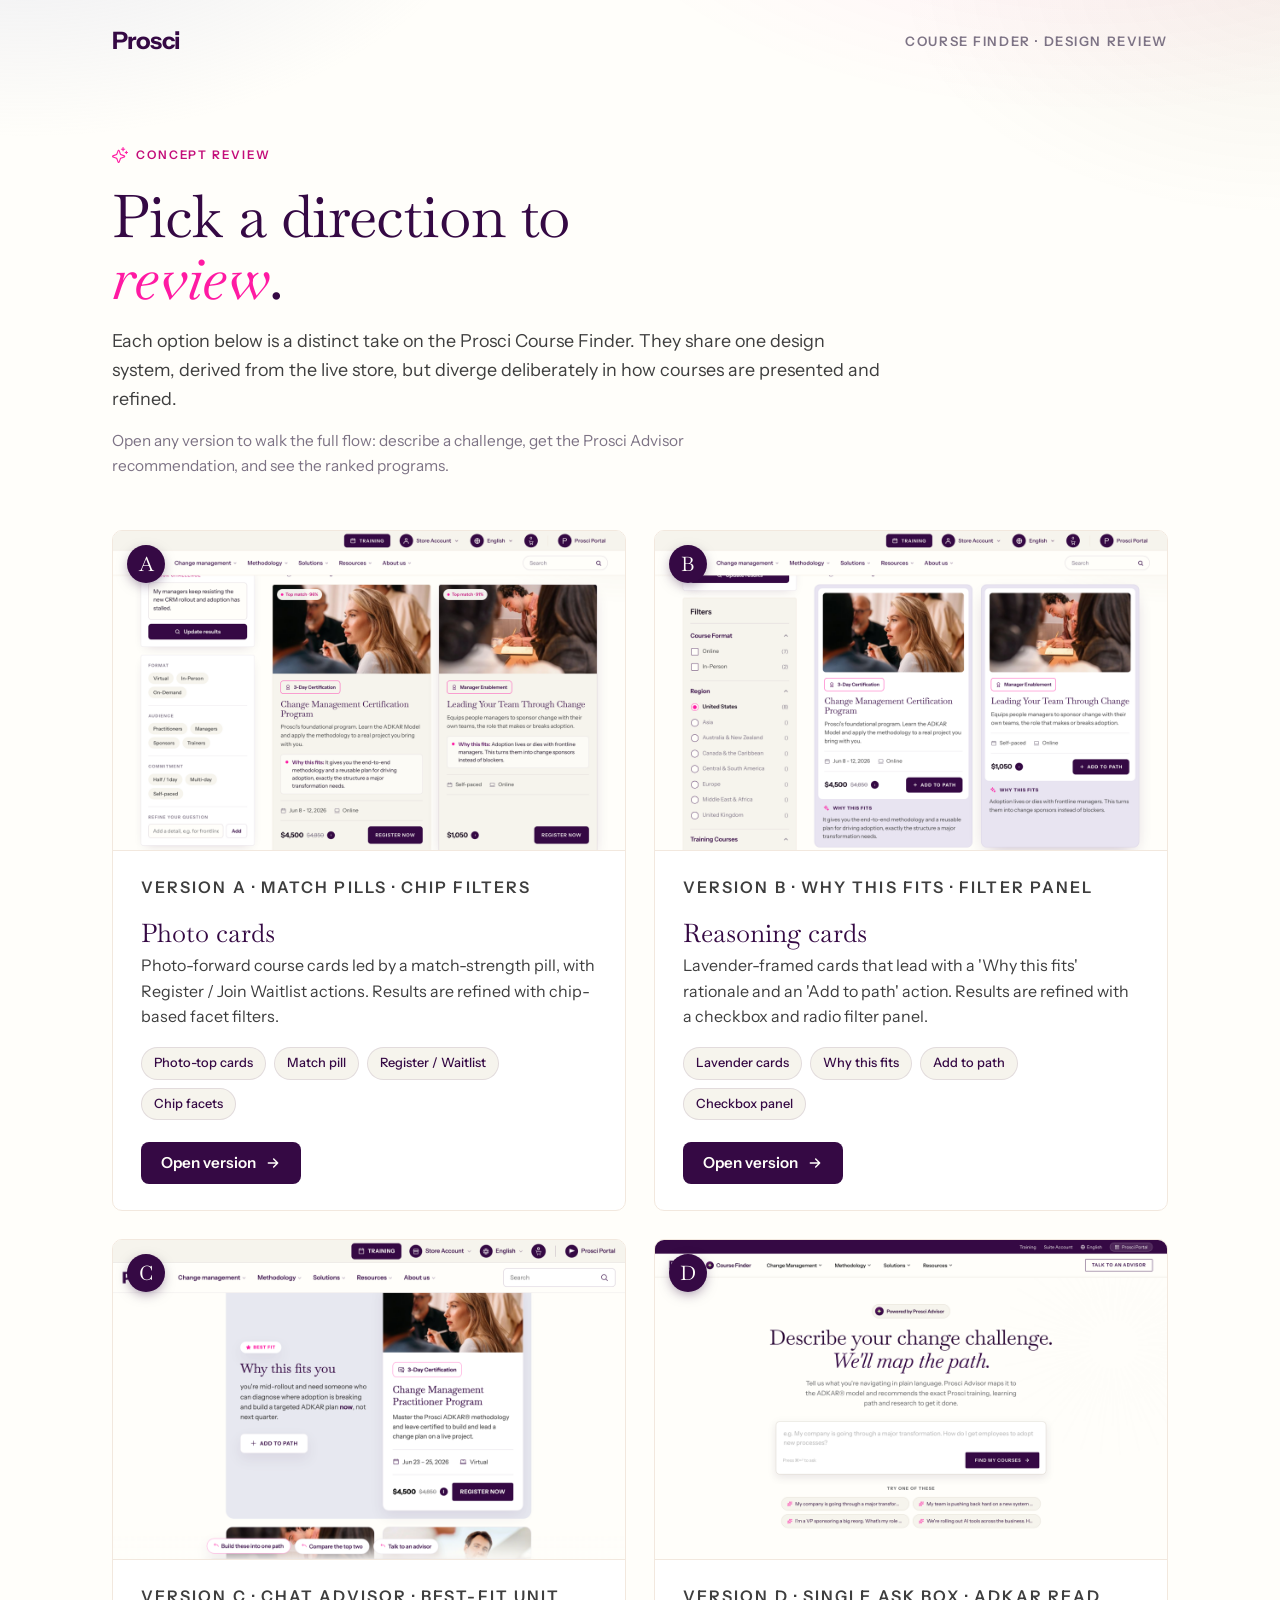
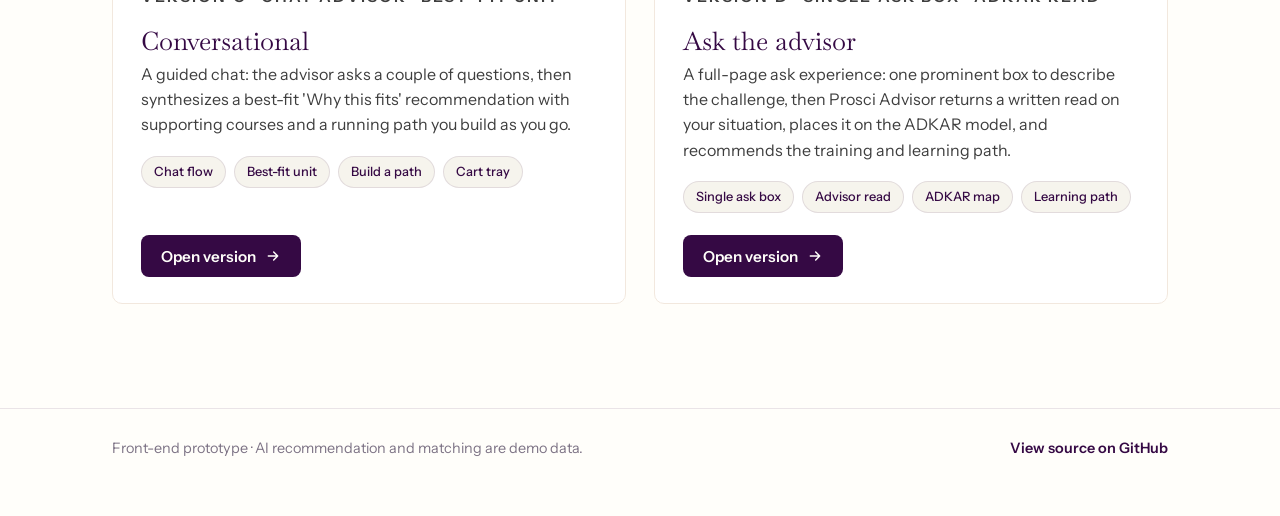
==== index.html @ 75f248fe "Add version-d (full-page Ask Prosci Advisor) to the review set Adds the self-contained bundled "ask " ====
<!DOCTYPE html>
<html lang="en">
<head>
<meta charset="UTF-8" />
<meta name="viewport" content="width=device-width, initial-scale=1.0" />
<title>Prosci Course Finder — Design Review</title>
<meta name="description" content="Concept directions for the Prosci Course Finder. One shared design system, several distinct designs." />
<link rel="preconnect" href="https://fonts.googleapis.com" />
<link rel="preconnect" href="https://fonts.gstatic.com" crossorigin />
<link href="https://fonts.googleapis.com/css2?family=Baskervville:ital@0;1&family=Instrument+Sans:ital,wght@0,400;0,500;0,600;0,700;1,400&display=swap" rel="stylesheet" />
<style>
  :root {
    --damson: #350944;
    --damson-deep: #26063a;
    --purple: #5c1761;
    --pink: #ff1aa3;
    --pink-ink: #c30d79;
    --lilac: #b5bbdb;
    --gold: #836434;
    --white: #fffefa;
    --linen: #f6f4ed;
    --sand: #f2e8de;
    --paper: #ffffff;
    --ink: #1a0d1f;
    --ink-2: #3e3e3e;
    --muted: #7d7385;
    --line: rgba(53, 9, 68, 0.10);
    --line-strong: rgba(53, 9, 68, 0.16);
    --serif: "Baskervville", Cambria, Georgia, serif;
    --sans: "Instrument Sans", Arial, ui-sans-serif, system-ui, sans-serif;
    --r-card: 10px;
    --r-input: 8px;
    --r-pill: 999px;
    --shadow-card: 0 10px 30px -16px rgba(53, 9, 68, 0.22);
    --shadow-lift: 0 26px 60px -24px rgba(53, 9, 68, 0.34);
    --shadow-ring: 0 0 0 4px rgba(255, 26, 163, 0.16);
    --ease: cubic-bezier(0.22, 1, 0.36, 1);
  }
  *, *::before, *::after { box-sizing: border-box; }
  [hidden] { display: none !important; }
  html { -webkit-text-size-adjust: 100%; }
  body {
    margin: 0; font-family: var(--sans); font-size: 16px; line-height: 1.6;
    color: var(--ink-2); background: var(--white);
    -webkit-font-smoothing: antialiased; text-rendering: optimizeLegibility; min-height: 100vh;
  }
  body::before {
    content: ""; position: fixed; inset: -20% -10% auto -10%; height: 640px;
    background:
      radial-gradient(58% 70% at 80% 4%, rgba(255, 26, 163, 0.08), transparent 60%),
      radial-gradient(52% 80% at 10% 0%, rgba(181, 187, 219, 0.34), transparent 62%),
      radial-gradient(42% 60% at 92% 26%, rgba(131, 100, 52, 0.07), transparent 60%);
    z-index: -1; pointer-events: none;
  }
  a { color: var(--damson); text-decoration: none; }
  ::selection { background: rgba(255, 26, 163, 0.18); }
  :focus-visible { outline: none; box-shadow: var(--shadow-ring); border-radius: var(--r-input); }

  .wrap { max-width: 1120px; margin: 0 auto; padding: 0 clamp(20px, 4vw, 32px); }

  /* Masthead */
  .top { padding: 22px 0; }
  .top .wrap { display: flex; align-items: center; justify-content: space-between; gap: 16px; }
  .logo { font-family: var(--sans); font-weight: 700; font-size: 1.5rem; letter-spacing: -0.035em; color: var(--damson); }
  .top .tag { font-size: 0.82rem; font-weight: 600; letter-spacing: 0.12em; text-transform: uppercase; color: var(--muted); }

  /* Hero */
  .hero { padding: clamp(36px, 7vh, 72px) 0 clamp(28px, 4vw, 44px); }
  .eyebrow {
    display: inline-flex; align-items: center; gap: 8px;
    font-size: 0.74rem; font-weight: 600; letter-spacing: 0.16em; text-transform: uppercase;
    color: var(--pink-ink); margin-bottom: 20px;
  }
  .eyebrow svg { width: 16px; height: 16px; }
  .hero h1 {
    font-family: var(--serif); font-weight: 400; color: var(--damson);
    font-size: clamp(2.4rem, 5vw, 3.7rem); line-height: 1.05; letter-spacing: -0.015em;
    margin: 0 0 18px; max-width: 18ch;
  }
  .hero h1 em { font-style: italic; color: var(--pink); }
  .hero p { font-size: 1.12rem; line-height: 1.6; color: var(--ink-2); margin: 0; max-width: 64ch; }
  .hero .note { margin-top: 16px; font-size: 0.96rem; color: var(--muted); max-width: 64ch; }

  /* Version grid */
  .versions { padding: 8px 0 clamp(56px, 9vw, 104px); }
  .grid { display: grid; grid-template-columns: repeat(auto-fit, minmax(360px, 1fr)); gap: 28px; }
  .card {
    position: relative;
    display: flex; flex-direction: column; background: var(--paper);
    border: 1px solid var(--sand); border-radius: var(--r-card); overflow: hidden;
    transition: transform 0.25s var(--ease), box-shadow 0.25s var(--ease), border-color 0.25s var(--ease);
  }
  .card:hover { transform: translateY(-4px); box-shadow: var(--shadow-lift); border-color: var(--line-strong); }
  .card:focus-within { box-shadow: var(--shadow-ring); }
  .thumb { position: relative; aspect-ratio: 16 / 10; overflow: hidden; background: var(--linen); border-bottom: 1px solid var(--sand); }
  .thumb img { width: 100%; height: 100%; object-fit: cover; object-position: top center; display: block; transition: transform 0.4s var(--ease); }
  .card:hover .thumb img { transform: scale(1.025); }
  .badge {
    position: absolute; top: 14px; left: 14px;
    width: 38px; height: 38px; border-radius: var(--r-pill);
    background: var(--damson); color: var(--white);
    display: grid; place-items: center; font-family: var(--serif); font-size: 1.25rem; line-height: 1;
    box-shadow: 0 4px 14px -4px rgba(38, 6, 58, 0.6);
  }
  .body { display: flex; flex-direction: column; flex: 1; padding: 24px clamp(20px, 2.4vw, 28px) 26px; }
  .body h2 { font-family: var(--serif); font-weight: 400; color: var(--damson); font-size: 1.6rem; line-height: 1.12; margin: 0 0 6px; }
  .kicker { font-size: 0.74rem; font-weight: 600; letter-spacing: 0.13em; text-transform: uppercase; color: var(--muted); margin-bottom: 14px; }
  .body p { font-size: 1rem; line-height: 1.58; color: var(--ink-2); margin: 0 0 18px; }
  .chips { display: flex; flex-wrap: wrap; gap: 8px; margin-bottom: 22px; }
  .chip {
    font-size: 0.8rem; font-weight: 500; color: var(--damson);
    background: var(--linen); border: 1px solid var(--line); border-radius: var(--r-pill); padding: 5px 12px;
  }
  .open {
    margin-top: auto; align-self: flex-start; display: inline-flex; align-items: center; gap: 9px;
    font-family: var(--sans); font-weight: 600; font-size: 0.95rem; line-height: 1;
    background: var(--damson); color: var(--white); border-radius: var(--r-input); padding: 13px 20px;
    transition: background 0.18s var(--ease), transform 0.18s var(--ease);
  }
  .card:hover .open { background: var(--purple); }
  .open:active { transform: translateY(1px); }
  .open svg { width: 16px; height: 16px; transition: transform 0.18s var(--ease); }
  .card:hover .open svg { transform: translateX(3px); }

  .stretched { position: absolute; inset: 0; z-index: 1; }

  /* Footer */
  .foot { border-top: 1px solid var(--line); padding: 28px 0 56px; }
  .foot .wrap { display: flex; flex-wrap: wrap; align-items: center; justify-content: space-between; gap: 12px; }
  .foot p { margin: 0; font-size: 0.9rem; color: var(--muted); }
  .foot a { font-weight: 600; color: var(--damson); }

  @media (max-width: 720px) {
    .grid { grid-template-columns: 1fr; gap: 22px; }
  }
  @media (prefers-reduced-motion: reduce) {
    *, *::before, *::after { transition-duration: 0.001ms !important; }
  }
</style>
</head>
<body>

<header class="top">
  <div class="wrap">
    <span class="logo">Prosci</span>
    <span class="tag">Course Finder &middot; Design Review</span>
  </div>
</header>

<section class="hero">
  <div class="wrap">
    <span class="eyebrow">
      <svg viewBox="0 0 24 24" fill="none" aria-hidden="true"><path d="M18.7851 12.5213L13.4501 10.5499L11.485 5.21081C11.3686 4.89466 11.158 4.6218 10.8817 4.42907C10.6054 4.23634 10.2766 4.133 9.93971 4.133C9.60281 4.133 9.27402 4.23634 8.99771 4.42907C8.72139 4.6218 8.51083 4.89466 8.39446 5.21081L6.41687 10.5499L1.07781 12.515C0.761654 12.6314 0.488802 12.842 0.29607 13.1183C0.103338 13.3946 0 13.7234 0 14.0603C0 14.3972 0.103338 14.726 0.29607 15.0023C0.488802 15.2786 0.761654 15.4892 1.07781 15.6055L6.41687 17.5831L8.38205 22.9222C8.49842 23.2383 8.70897 23.5112 8.98529 23.7039C9.26161 23.8967 9.5904 24 9.92729 24C10.2642 24 10.593 23.8967 10.8693 23.7039C11.1456 23.5112 11.3562 23.2383 11.4725 22.9222L13.4501 17.5831L18.7892 15.618C19.1053 15.5016 19.3782 15.291 19.5709 15.0147C19.7637 14.7384 19.867 14.4096 19.867 14.0727C19.867 13.7358 19.7637 13.407 19.5709 13.1307C19.3782 12.8544 19.1053 12.6438 18.7892 12.5275L18.7851 12.5213ZM12.5193 16.1579C12.4069 16.1993 12.3049 16.2645 12.2203 16.3492C12.1357 16.4338 12.0704 16.5358 12.029 16.6481L9.9335 22.3254L7.84214 16.6523C7.80081 16.5388 7.73514 16.4357 7.64973 16.3503C7.56432 16.2649 7.46124 16.1992 7.34775 16.1579L1.6746 14.0665L7.34775 11.9751C7.46124 11.9338 7.56432 11.8681 7.64973 11.7827C7.73514 11.6973 7.80081 11.5942 7.84214 11.4807L9.9335 5.8076L12.0249 11.4807C12.0663 11.5931 12.1315 11.6951 12.2162 11.7797C12.3008 11.8643 12.4028 11.9296 12.5151 11.971L18.1924 14.0665L12.5193 16.1579ZM13.2433 3.30976C13.2433 3.09031 13.3304 2.87985 13.4856 2.72468C13.6408 2.5695 13.8513 2.48232 14.0707 2.48232H15.7256V0.827441C15.7256 0.60799 15.8128 0.397527 15.9679 0.242352C16.1231 0.0871766 16.3336 0 16.553 0C16.7725 0 16.9829 0.0871766 17.1381 0.242352C17.2933 0.397527 17.3805 0.60799 17.3805 0.827441V2.48232H19.0354C19.2548 2.48232 19.4653 2.5695 19.6204 2.72468C19.7756 2.87985 19.8628 3.09031 19.8628 3.30976C19.8628 3.52922 19.7756 3.73968 19.6204 3.89485C19.4653 4.05003 19.2548 4.13721 19.0354 4.13721H17.3805V5.79209C17.3805 6.01154 17.2933 6.222 17.1381 6.37718C16.9829 6.53235 16.7725 6.61953 16.553 6.61953C16.3336 6.61953 16.1231 6.53235 15.9679 6.37718C15.8128 6.222 15.7256 6.01154 15.7256 5.79209V4.13721H14.0707C13.8513 4.13721 13.6408 4.05003 13.4856 3.89485C13.3304 3.73968 13.2433 3.52922 13.2433 3.30976ZM24 8.27441C24 8.49386 23.9128 8.70433 23.7576 8.8595C23.6025 9.01468 23.392 9.10185 23.1726 9.10185H22.3451V9.92929C22.3451 10.1487 22.2579 10.3592 22.1028 10.5144C21.9476 10.6696 21.7371 10.7567 21.5177 10.7567C21.2982 10.7567 21.0878 10.6696 20.9326 10.5144C20.7774 10.3592 20.6902 10.1487 20.6902 9.92929V9.10185H19.8628C19.6433 9.10185 19.4329 9.01468 19.2777 8.8595C19.1225 8.70433 19.0354 8.49386 19.0354 8.27441C19.0354 8.05496 19.1225 7.8445 19.2777 7.68932C19.4329 7.53415 19.6433 7.44697 19.8628 7.44697H20.6902V6.61953C20.6902 6.40008 20.7774 6.18962 20.9326 6.03444C21.0878 5.87927 21.2982 5.79209 21.5177 5.79209C21.7371 5.79209 21.9476 5.87927 22.1028 6.03444C22.2579 6.18962 22.3451 6.40008 22.3451 6.61953V7.44697H23.1726C23.392 7.44697 23.6025 7.53415 23.7576 7.68932C23.9128 7.8445 24 8.05496 24 8.27441Z" fill="#FF1AA3"/></svg>
      Concept review
    </span>
    <h1>Pick a direction to <em>review</em>.</h1>
    <p>Each option below is a distinct take on the Prosci Course Finder. They share one design system, derived from the live store, but diverge deliberately in how courses are presented and refined.</p>
    <p class="note">Open any version to walk the full flow: describe a challenge, get the Prosci Advisor recommendation, and see the ranked programs.</p>
  </div>
</section>

<section class="versions">
  <div class="wrap">
    <div class="grid" id="grid"></div>
  </div>
</section>

<footer class="foot">
  <div class="wrap">
    <p>Front-end prototype &middot; AI recommendation and matching are demo data.</p>
    <p><a href="https://github.com/briansteinseifer/prosci" rel="noopener">View source on GitHub</a></p>
  </div>
</footer>

<script>
  /* To add a version: drop its HTML file in this directory, add a thumbnail to
     previews/, and append one entry here. The picker renders the rest. */
  var VERSIONS = [
    {
      badge: "A",
      file: "version-a.html",
      thumb: "previews/version-a.png",
      title: "Photo cards",
      kicker: "Match pills · chip filters",
      desc: "Photo-forward course cards led by a match-strength pill, with Register / Join Waitlist actions. Results are refined with chip-based facet filters.",
      chips: ["Photo-top cards", "Match pill", "Register / Waitlist", "Chip facets"]
    },
    {
      badge: "B",
      file: "version-b.html",
      thumb: "previews/version-b.png",
      title: "Reasoning cards",
      kicker: "Why this fits · filter panel",
      desc: "Lavender-framed cards that lead with a 'Why this fits' rationale and an 'Add to path' action. Results are refined with a checkbox and radio filter panel.",
      chips: ["Lavender cards", "Why this fits", "Add to path", "Checkbox panel"]
    },
    {
      badge: "C",
      file: "version-c.html",
      thumb: "previews/version-c.png",
      title: "Conversational",
      kicker: "Chat advisor · best-fit unit",
      desc: "A guided chat: the advisor asks a couple of questions, then synthesizes a best-fit 'Why this fits' recommendation with supporting courses and a running path you build as you go.",
      chips: ["Chat flow", "Best-fit unit", "Build a path", "Cart tray"]
    },
    {
      badge: "D",
      file: "version-d.html",
      thumb: "previews/version-d.png",
      title: "Ask the advisor",
      kicker: "Single ask box · ADKAR read",
      desc: "A full-page ask experience: one prominent box to describe the challenge, then Prosci Advisor returns a written read on your situation, places it on the ADKAR model, and recommends the training and learning path.",
      chips: ["Single ask box", "Advisor read", "ADKAR map", "Learning path"]
    }
  ];

  var arrow = '<svg viewBox="0 0 24 24" fill="none" stroke="currentColor" stroke-width="2.2" stroke-linecap="round" stroke-linejoin="round" aria-hidden="true"><path d="M5 12h14M13 6l6 6-6 6"/></svg>';

  function esc(s) { return String(s).replace(/[&<>"]/g, function (c) { return ({ "&": "&amp;", "<": "&lt;", ">": "&gt;", '"': "&quot;" })[c]; }); }

  var grid = document.getElementById("grid");
  grid.innerHTML = VERSIONS.map(function (v) {
    var chips = v.chips.map(function (c) { return '<span class="chip">' + esc(c) + "</span>"; }).join("");
    return '' +
      '<article class="card">' +
        '<div class="thumb">' +
          '<span class="badge" aria-hidden="true">' + esc(v.badge) + "</span>" +
          '<img src="' + esc(v.thumb) + '" alt="Preview of the ' + esc(v.title) + ' version" loading="lazy" />' +
        "</div>" +
        '<div class="body">' +
          '<p class="kicker">Version ' + esc(v.badge) + " · " + esc(v.kicker) + "</p>" +
          "<h2>" + esc(v.title) + "</h2>" +
          "<p>" + esc(v.desc) + "</p>" +
          '<div class="chips">' + chips + "</div>" +
          '<a class="open" href="' + esc(v.file) + '"><span class="stretched" aria-label="Open the ' + esc(v.title) + ' version"></span>Open version ' + arrow + "</a>" +
        "</div>" +
      "</article>";
  }).join("");
</script>

</body>
</html>
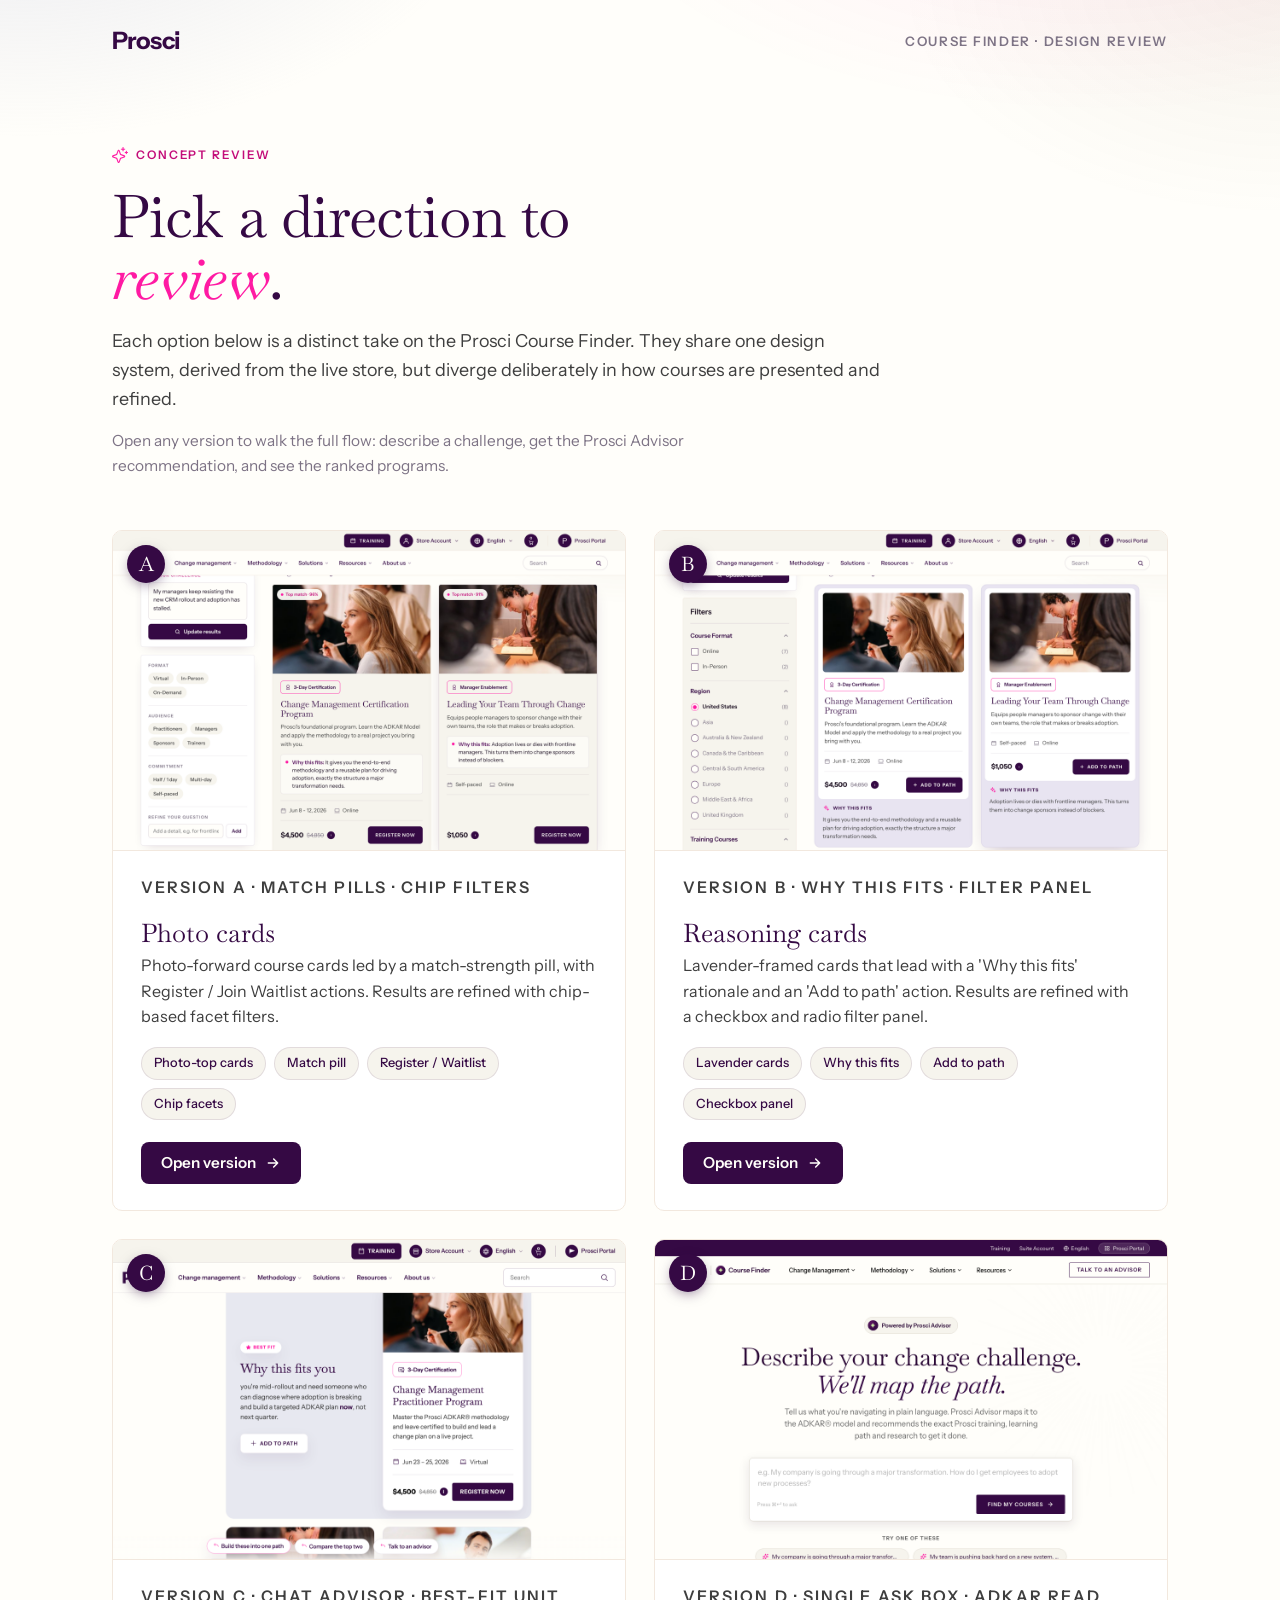
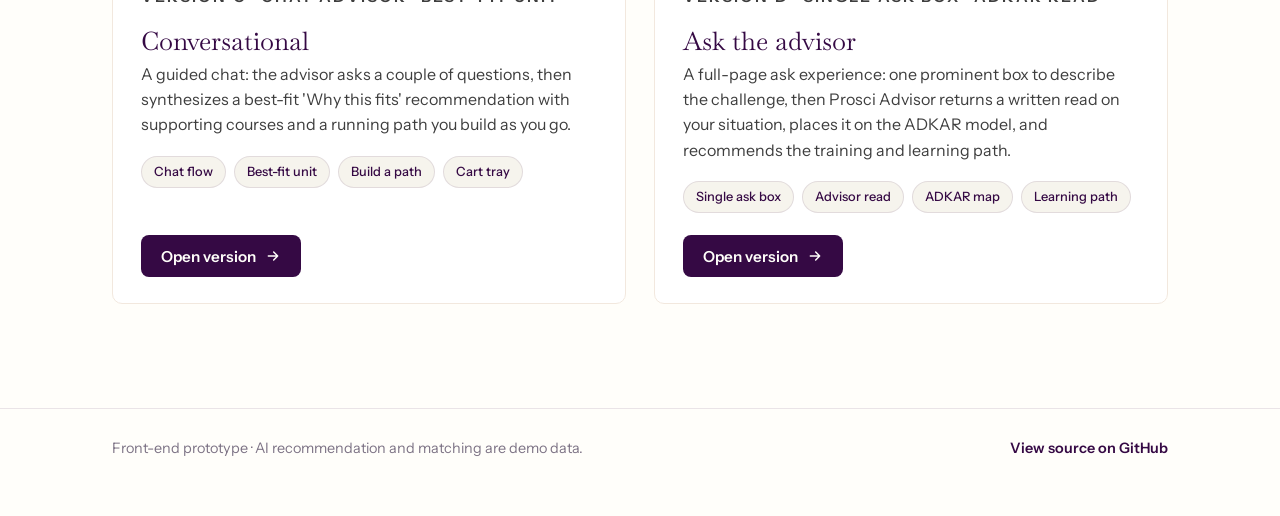
==== commit 7822fb29: "Rebuild version-d from editable React source (replaces the bundled build) Swap the 2.2MB compiled st" ====
--- a/index.html
+++ b/index.html
@@ -205,7 +205,7 @@
     },
     {
       badge: "D",
-      file: "version-d.html",
+      file: "version-d/",
       thumb: "previews/version-d.png",
       title: "Ask the advisor",
       kicker: "Single ask box · ADKAR read",
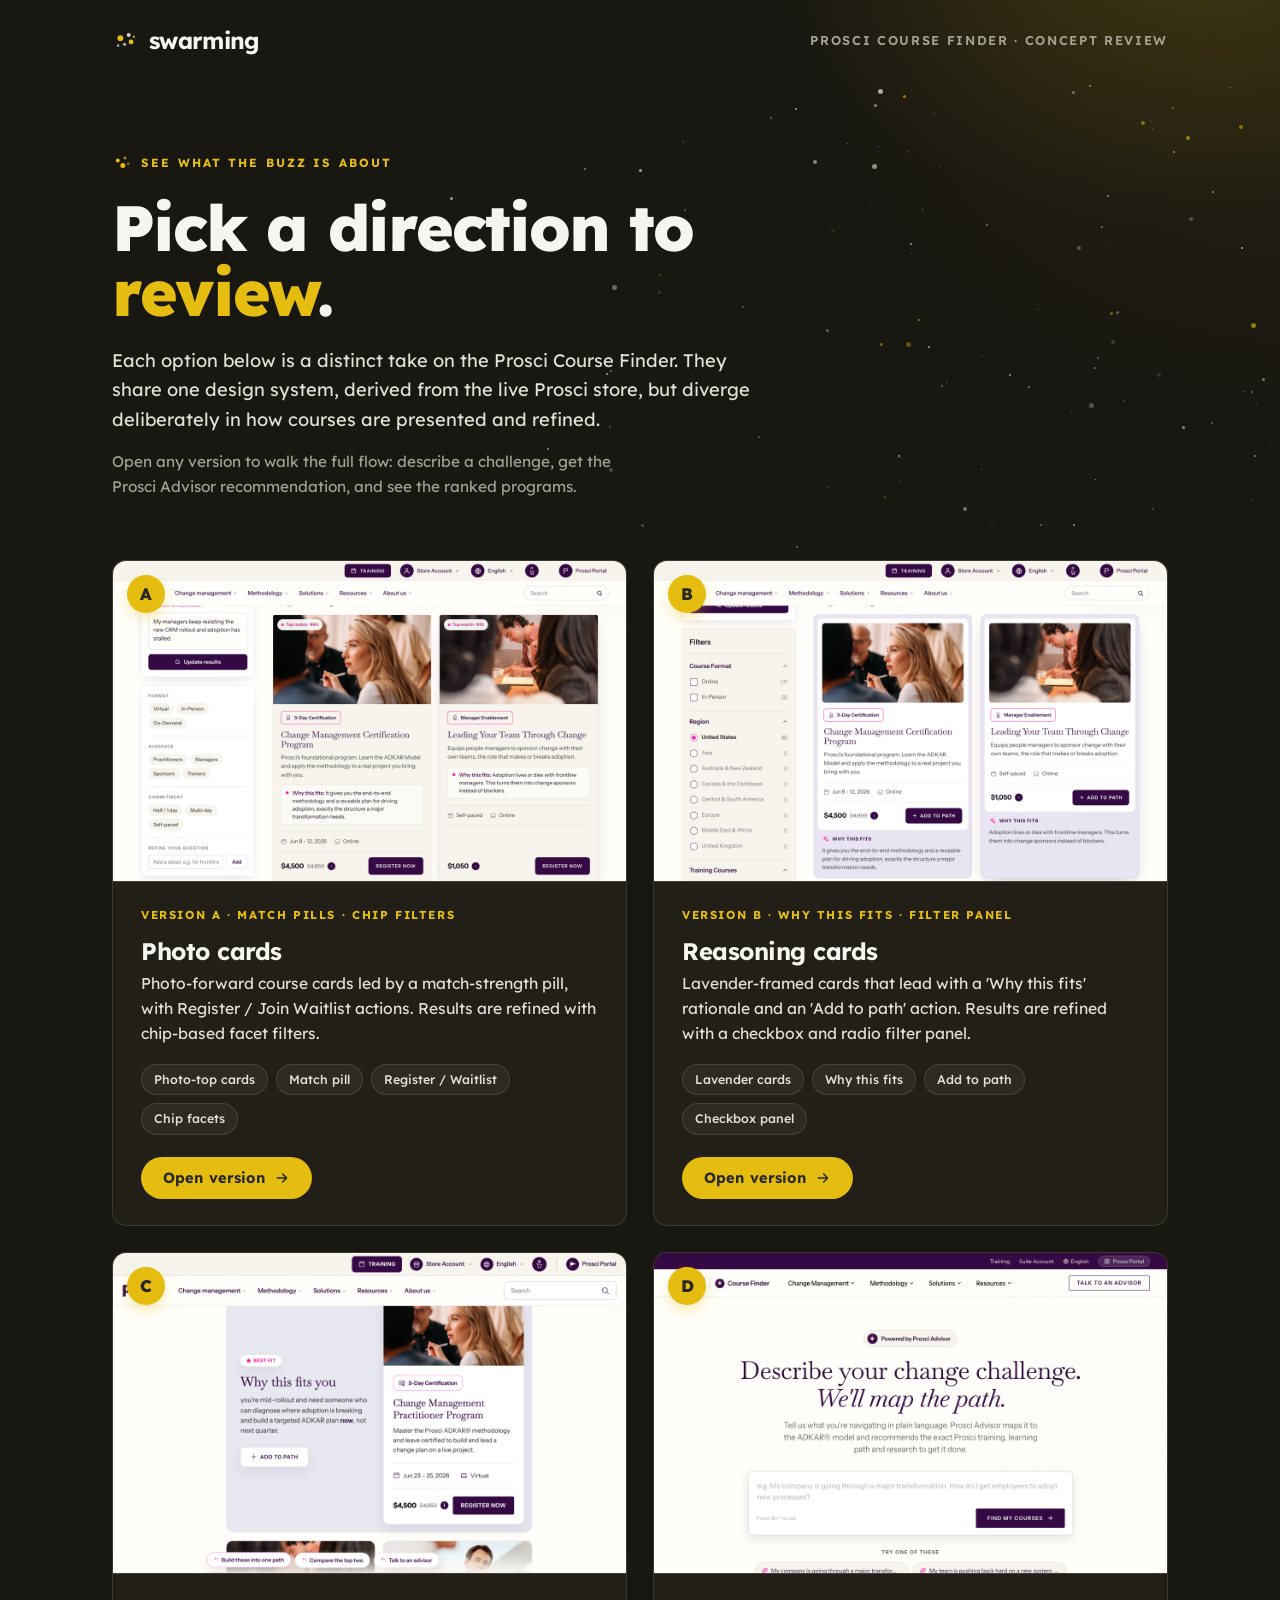
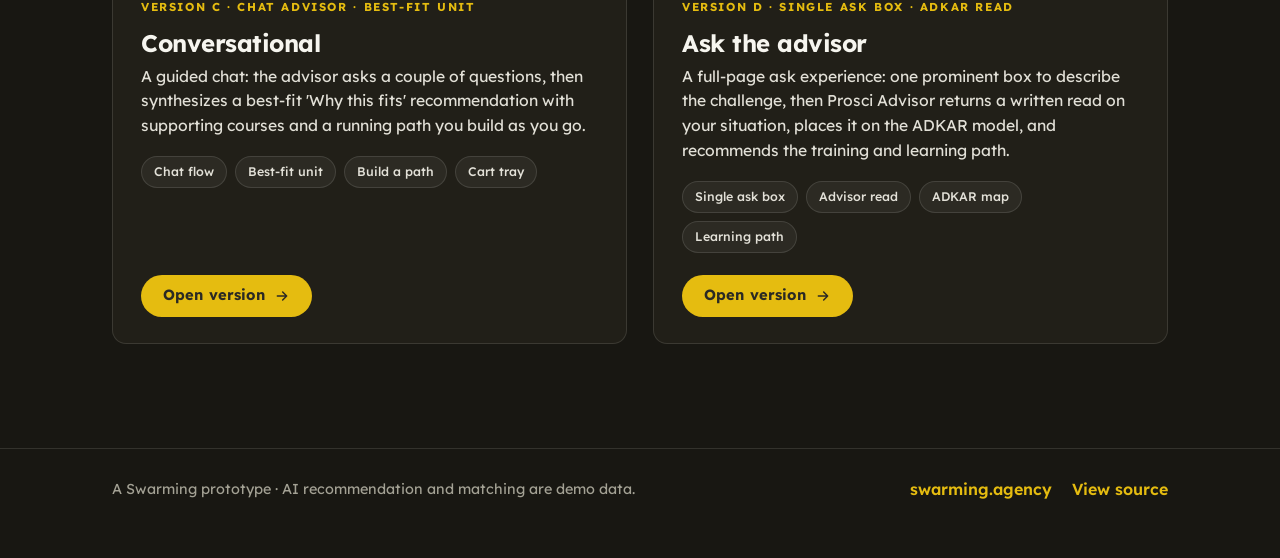
==== commit 5964301a: "Rebrand the review hub to Swarming Reskin the picker landing in Swarming's identity (derived from sw" ====
--- a/index.html
+++ b/index.html
@@ -3,37 +3,31 @@
 <head>
 <meta charset="UTF-8" />
 <meta name="viewport" content="width=device-width, initial-scale=1.0" />
-<title>Prosci Course Finder — Design Review</title>
-<meta name="description" content="Concept directions for the Prosci Course Finder. One shared design system, several distinct designs." />
+<title>Prosci Course Finder · Swarming</title>
+<meta name="description" content="Concept directions for the Prosci Course Finder, built by Swarming. One shared design system, several distinct designs." />
 <link rel="preconnect" href="https://fonts.googleapis.com" />
 <link rel="preconnect" href="https://fonts.gstatic.com" crossorigin />
-<link href="https://fonts.googleapis.com/css2?family=Baskervville:ital@0;1&family=Instrument+Sans:ital,wght@0,400;0,500;0,600;0,700;1,400&display=swap" rel="stylesheet" />
+<link href="https://fonts.googleapis.com/css2?family=Lexend:wght@300;400;500;600;700;800&display=swap" rel="stylesheet" />
 <style>
   :root {
-    --damson: #350944;
-    --damson-deep: #26063a;
-    --purple: #5c1761;
-    --pink: #ff1aa3;
-    --pink-ink: #c30d79;
-    --lilac: #b5bbdb;
-    --gold: #836434;
-    --white: #fffefa;
-    --linen: #f6f4ed;
-    --sand: #f2e8de;
-    --paper: #ffffff;
-    --ink: #1a0d1f;
-    --ink-2: #3e3e3e;
-    --muted: #7d7385;
-    --line: rgba(53, 9, 68, 0.10);
-    --line-strong: rgba(53, 9, 68, 0.16);
-    --serif: "Baskervville", Cambria, Georgia, serif;
-    --sans: "Instrument Sans", Arial, ui-sans-serif, system-ui, sans-serif;
-    --r-card: 10px;
-    --r-input: 8px;
+    /* Swarming brand */
+    --bg: #181712;          /* warm near-black canvas */
+    --bg-2: #211f18;        /* raised panel / card body */
+    --bg-3: #2a2820;        /* hover / inset */
+    --yellow: #e5bc10;      /* signature accent */
+    --yellow-bright: #f4cb1f;
+    --cream: #f6f5ef;       /* primary text on dark */
+    --beige: #e2e0d7;       /* warm secondary */
+    --muted: #a3a194;       /* muted text on dark */
+    --charcoal: #2a2924;    /* text on yellow */
+    --line: rgba(246, 245, 239, 0.12);
+    --line-2: rgba(246, 245, 239, 0.22);
+    --sans: "Lexend", ui-sans-serif, system-ui, -apple-system, Segoe UI, Arial, sans-serif;
+    --r-card: 14px;
     --r-pill: 999px;
-    --shadow-card: 0 10px 30px -16px rgba(53, 9, 68, 0.22);
-    --shadow-lift: 0 26px 60px -24px rgba(53, 9, 68, 0.34);
-    --shadow-ring: 0 0 0 4px rgba(255, 26, 163, 0.16);
+    --shadow-card: 0 14px 34px -20px rgba(0, 0, 0, 0.7);
+    --shadow-lift: 0 34px 70px -34px rgba(0, 0, 0, 0.82);
+    --shadow-ring: 0 0 0 3px rgba(229, 188, 16, 0.55);
     --ease: cubic-bezier(0.22, 1, 0.36, 1);
   }
   *, *::before, *::after { box-sizing: border-box; }
@@ -41,83 +35,92 @@
   html { -webkit-text-size-adjust: 100%; }
   body {
     margin: 0; font-family: var(--sans); font-size: 16px; line-height: 1.6;
-    color: var(--ink-2); background: var(--white);
+    color: var(--beige); background: var(--bg);
     -webkit-font-smoothing: antialiased; text-rendering: optimizeLegibility; min-height: 100vh;
   }
+  /* faint warm glow drifting in from the top-right, behind the swarm */
   body::before {
-    content: ""; position: fixed; inset: -20% -10% auto -10%; height: 640px;
+    content: ""; position: fixed; inset: -10% -8% auto -8%; height: 720px;
     background:
-      radial-gradient(58% 70% at 80% 4%, rgba(255, 26, 163, 0.08), transparent 60%),
-      radial-gradient(52% 80% at 10% 0%, rgba(181, 187, 219, 0.34), transparent 62%),
-      radial-gradient(42% 60% at 92% 26%, rgba(131, 100, 52, 0.07), transparent 60%);
-    z-index: -1; pointer-events: none;
-  }
-  a { color: var(--damson); text-decoration: none; }
-  ::selection { background: rgba(255, 26, 163, 0.18); }
-  :focus-visible { outline: none; box-shadow: var(--shadow-ring); border-radius: var(--r-input); }
-
-  .wrap { max-width: 1120px; margin: 0 auto; padding: 0 clamp(20px, 4vw, 32px); }
+      radial-gradient(46% 70% at 86% 2%, rgba(229, 188, 16, 0.16), transparent 60%),
+      radial-gradient(60% 90% at 96% 18%, rgba(229, 188, 16, 0.06), transparent 64%);
+    z-index: 0; pointer-events: none;
+  }
+  a { color: var(--yellow); text-decoration: none; }
+  ::selection { background: rgba(229, 188, 16, 0.30); color: var(--cream); }
+  :focus-visible { outline: none; box-shadow: var(--shadow-ring); border-radius: 8px; }
+
+  .wrap { max-width: 1120px; margin: 0 auto; padding: 0 clamp(20px, 4vw, 32px); position: relative; z-index: 2; }
 
   /* Masthead */
-  .top { padding: 22px 0; }
+  .top { padding: 22px 0; position: relative; z-index: 2; }
   .top .wrap { display: flex; align-items: center; justify-content: space-between; gap: 16px; }
-  .logo { font-family: var(--sans); font-weight: 700; font-size: 1.5rem; letter-spacing: -0.035em; color: var(--damson); }
-  .top .tag { font-size: 0.82rem; font-weight: 600; letter-spacing: 0.12em; text-transform: uppercase; color: var(--muted); }
+  .brand { display: inline-flex; align-items: center; gap: 11px; }
+  .brand svg { width: 26px; height: 26px; display: block; }
+  .logo { font-family: var(--sans); font-weight: 700; font-size: 1.45rem; letter-spacing: -0.03em; color: var(--cream); }
+  .top .tag { font-size: 0.8rem; font-weight: 600; letter-spacing: 0.13em; text-transform: uppercase; color: var(--muted); }
 
   /* Hero */
-  .hero { padding: clamp(36px, 7vh, 72px) 0 clamp(28px, 4vw, 44px); }
+  .hero { position: relative; padding: clamp(40px, 8vh, 84px) 0 clamp(28px, 4vw, 48px); overflow: hidden; }
+  .swarm { position: absolute; top: -60px; right: 0; bottom: -60px; left: 28%; z-index: 0; pointer-events: none; }
+  .swarm span {
+    position: absolute; border-radius: var(--r-pill); will-change: transform;
+    animation: drift ease-in-out infinite alternate;
+  }
+  @keyframes drift { from { transform: translate3d(0, 0, 0); } to { transform: translate3d(-6px, -9px, 0); } }
+
   .eyebrow {
-    display: inline-flex; align-items: center; gap: 8px;
-    font-size: 0.74rem; font-weight: 600; letter-spacing: 0.16em; text-transform: uppercase;
-    color: var(--pink-ink); margin-bottom: 20px;
-  }
-  .eyebrow svg { width: 16px; height: 16px; }
+    display: inline-flex; align-items: center; gap: 9px;
+    font-size: 0.74rem; font-weight: 700; letter-spacing: 0.18em; text-transform: uppercase;
+    color: var(--yellow); margin-bottom: 22px;
+  }
+  .eyebrow svg { width: 20px; height: 20px; }
   .hero h1 {
-    font-family: var(--serif); font-weight: 400; color: var(--damson);
-    font-size: clamp(2.4rem, 5vw, 3.7rem); line-height: 1.05; letter-spacing: -0.015em;
-    margin: 0 0 18px; max-width: 18ch;
-  }
-  .hero h1 em { font-style: italic; color: var(--pink); }
-  .hero p { font-size: 1.12rem; line-height: 1.6; color: var(--ink-2); margin: 0; max-width: 64ch; }
-  .hero .note { margin-top: 16px; font-size: 0.96rem; color: var(--muted); max-width: 64ch; }
+    font-family: var(--sans); font-weight: 800; color: var(--cream);
+    font-size: clamp(2.5rem, 5.4vw, 4rem); line-height: 1.02; letter-spacing: -0.03em;
+    margin: 0 0 20px; max-width: 16ch;
+  }
+  .hero h1 em { font-style: normal; color: var(--yellow); }
+  .hero p { font-size: 1.14rem; line-height: 1.62; color: var(--beige); margin: 0; max-width: 60ch; }
+  .hero .note { margin-top: 16px; font-size: 0.96rem; color: var(--muted); max-width: 60ch; }
 
   /* Version grid */
-  .versions { padding: 8px 0 clamp(56px, 9vw, 104px); }
-  .grid { display: grid; grid-template-columns: repeat(auto-fit, minmax(360px, 1fr)); gap: 28px; }
+  .versions { padding: 12px 0 clamp(56px, 9vw, 104px); position: relative; z-index: 2; }
+  .grid { display: grid; grid-template-columns: repeat(auto-fit, minmax(360px, 1fr)); gap: 26px; }
   .card {
     position: relative;
-    display: flex; flex-direction: column; background: var(--paper);
-    border: 1px solid var(--sand); border-radius: var(--r-card); overflow: hidden;
+    display: flex; flex-direction: column; background: var(--bg-2);
+    border: 1px solid var(--line); border-radius: var(--r-card); overflow: hidden;
     transition: transform 0.25s var(--ease), box-shadow 0.25s var(--ease), border-color 0.25s var(--ease);
   }
-  .card:hover { transform: translateY(-4px); box-shadow: var(--shadow-lift); border-color: var(--line-strong); }
+  .card:hover { transform: translateY(-5px); box-shadow: var(--shadow-lift); border-color: var(--line-2); }
   .card:focus-within { box-shadow: var(--shadow-ring); }
-  .thumb { position: relative; aspect-ratio: 16 / 10; overflow: hidden; background: var(--linen); border-bottom: 1px solid var(--sand); }
+  .thumb { position: relative; aspect-ratio: 16 / 10; overflow: hidden; background: var(--bg-3); border-bottom: 1px solid var(--line); }
   .thumb img { width: 100%; height: 100%; object-fit: cover; object-position: top center; display: block; transition: transform 0.4s var(--ease); }
-  .card:hover .thumb img { transform: scale(1.025); }
+  .card:hover .thumb img { transform: scale(1.03); }
   .badge {
     position: absolute; top: 14px; left: 14px;
     width: 38px; height: 38px; border-radius: var(--r-pill);
-    background: var(--damson); color: var(--white);
-    display: grid; place-items: center; font-family: var(--serif); font-size: 1.25rem; line-height: 1;
-    box-shadow: 0 4px 14px -4px rgba(38, 6, 58, 0.6);
+    background: var(--yellow); color: var(--charcoal);
+    display: grid; place-items: center; font-family: var(--sans); font-weight: 800; font-size: 1.05rem; line-height: 1;
+    box-shadow: 0 6px 18px -6px rgba(229, 188, 16, 0.7);
   }
   .body { display: flex; flex-direction: column; flex: 1; padding: 24px clamp(20px, 2.4vw, 28px) 26px; }
-  .body h2 { font-family: var(--serif); font-weight: 400; color: var(--damson); font-size: 1.6rem; line-height: 1.12; margin: 0 0 6px; }
-  .kicker { font-size: 0.74rem; font-weight: 600; letter-spacing: 0.13em; text-transform: uppercase; color: var(--muted); margin-bottom: 14px; }
-  .body p { font-size: 1rem; line-height: 1.58; color: var(--ink-2); margin: 0 0 18px; }
+  .body h2 { font-family: var(--sans); font-weight: 700; color: var(--cream); font-size: 1.5rem; line-height: 1.14; letter-spacing: -0.02em; margin: 0 0 6px; }
+  .body .kicker { font-size: 0.72rem; font-weight: 700; letter-spacing: 0.14em; text-transform: uppercase; color: var(--yellow); margin-bottom: 14px; }
+  .body p { font-size: 0.98rem; line-height: 1.58; color: var(--beige); margin: 0 0 18px; }
   .chips { display: flex; flex-wrap: wrap; gap: 8px; margin-bottom: 22px; }
   .chip {
-    font-size: 0.8rem; font-weight: 500; color: var(--damson);
-    background: var(--linen); border: 1px solid var(--line); border-radius: var(--r-pill); padding: 5px 12px;
+    font-size: 0.78rem; font-weight: 500; color: var(--beige);
+    background: rgba(246, 245, 239, 0.05); border: 1px solid var(--line); border-radius: var(--r-pill); padding: 5px 12px;
   }
   .open {
     margin-top: auto; align-self: flex-start; display: inline-flex; align-items: center; gap: 9px;
-    font-family: var(--sans); font-weight: 600; font-size: 0.95rem; line-height: 1;
-    background: var(--damson); color: var(--white); border-radius: var(--r-input); padding: 13px 20px;
+    font-family: var(--sans); font-weight: 700; font-size: 0.92rem; line-height: 1; letter-spacing: 0.01em;
+    background: var(--yellow); color: var(--charcoal); border-radius: var(--r-pill); padding: 13px 22px;
     transition: background 0.18s var(--ease), transform 0.18s var(--ease);
   }
-  .card:hover .open { background: var(--purple); }
+  .card:hover .open { background: var(--yellow-bright); }
   .open:active { transform: translateY(1px); }
   .open svg { width: 16px; height: 16px; transition: transform 0.18s var(--ease); }
   .card:hover .open svg { transform: translateX(3px); }
@@ -125,16 +128,21 @@
   .stretched { position: absolute; inset: 0; z-index: 1; }
 
   /* Footer */
-  .foot { border-top: 1px solid var(--line); padding: 28px 0 56px; }
+  .foot { border-top: 1px solid var(--line); padding: 28px 0 56px; position: relative; z-index: 2; }
   .foot .wrap { display: flex; flex-wrap: wrap; align-items: center; justify-content: space-between; gap: 12px; }
   .foot p { margin: 0; font-size: 0.9rem; color: var(--muted); }
-  .foot a { font-weight: 600; color: var(--damson); }
+  .foot .links { display: inline-flex; gap: 20px; }
+  .foot a { font-weight: 600; }
+  .foot a:hover { color: var(--yellow-bright); }
 
   @media (max-width: 720px) {
     .grid { grid-template-columns: 1fr; gap: 22px; }
+    .swarm { left: 8%; opacity: 0.75; }
+    .top .tag { display: none; }
   }
   @media (prefers-reduced-motion: reduce) {
     *, *::before, *::after { transition-duration: 0.001ms !important; }
+    .swarm span { animation: none !important; }
   }
 </style>
 </head>
@@ -142,19 +150,35 @@
 
 <header class="top">
   <div class="wrap">
-    <span class="logo">Prosci</span>
-    <span class="tag">Course Finder &middot; Design Review</span>
+    <span class="brand">
+      <svg viewBox="0 0 28 28" aria-hidden="true">
+        <circle cx="9" cy="11" r="3.1" fill="#e5bc10"/>
+        <circle cx="18" cy="7.5" r="2.1" fill="#f6f5ef" opacity="0.85"/>
+        <circle cx="20.5" cy="15" r="2.6" fill="#e5bc10"/>
+        <circle cx="13.5" cy="17.5" r="1.7" fill="#f6f5ef" opacity="0.7"/>
+        <circle cx="23.5" cy="9.5" r="1.3" fill="#e5bc10" opacity="0.8"/>
+        <circle cx="6.5" cy="19" r="1.5" fill="#f6f5ef" opacity="0.6"/>
+      </svg>
+      <span class="logo">swarming</span>
+    </span>
+    <span class="tag">Prosci Course Finder &middot; Concept Review</span>
   </div>
 </header>
 
 <section class="hero">
+  <div class="swarm" id="swarm" aria-hidden="true"></div>
   <div class="wrap">
     <span class="eyebrow">
-      <svg viewBox="0 0 24 24" fill="none" aria-hidden="true"><path d="M18.7851 12.5213L13.4501 10.5499L11.485 5.21081C11.3686 4.89466 11.158 4.6218 10.8817 4.42907C10.6054 4.23634 10.2766 4.133 9.93971 4.133C9.60281 4.133 9.27402 4.23634 8.99771 4.42907C8.72139 4.6218 8.51083 4.89466 8.39446 5.21081L6.41687 10.5499L1.07781 12.515C0.761654 12.6314 0.488802 12.842 0.29607 13.1183C0.103338 13.3946 0 13.7234 0 14.0603C0 14.3972 0.103338 14.726 0.29607 15.0023C0.488802 15.2786 0.761654 15.4892 1.07781 15.6055L6.41687 17.5831L8.38205 22.9222C8.49842 23.2383 8.70897 23.5112 8.98529 23.7039C9.26161 23.8967 9.5904 24 9.92729 24C10.2642 24 10.593 23.8967 10.8693 23.7039C11.1456 23.5112 11.3562 23.2383 11.4725 22.9222L13.4501 17.5831L18.7892 15.618C19.1053 15.5016 19.3782 15.291 19.5709 15.0147C19.7637 14.7384 19.867 14.4096 19.867 14.0727C19.867 13.7358 19.7637 13.407 19.5709 13.1307C19.3782 12.8544 19.1053 12.6438 18.7892 12.5275L18.7851 12.5213ZM12.5193 16.1579C12.4069 16.1993 12.3049 16.2645 12.2203 16.3492C12.1357 16.4338 12.0704 16.5358 12.029 16.6481L9.9335 22.3254L7.84214 16.6523C7.80081 16.5388 7.73514 16.4357 7.64973 16.3503C7.56432 16.2649 7.46124 16.1992 7.34775 16.1579L1.6746 14.0665L7.34775 11.9751C7.46124 11.9338 7.56432 11.8681 7.64973 11.7827C7.73514 11.6973 7.80081 11.5942 7.84214 11.4807L9.9335 5.8076L12.0249 11.4807C12.0663 11.5931 12.1315 11.6951 12.2162 11.7797C12.3008 11.8643 12.4028 11.9296 12.5151 11.971L18.1924 14.0665L12.5193 16.1579ZM13.2433 3.30976C13.2433 3.09031 13.3304 2.87985 13.4856 2.72468C13.6408 2.5695 13.8513 2.48232 14.0707 2.48232H15.7256V0.827441C15.7256 0.60799 15.8128 0.397527 15.9679 0.242352C16.1231 0.0871766 16.3336 0 16.553 0C16.7725 0 16.9829 0.0871766 17.1381 0.242352C17.2933 0.397527 17.3805 0.60799 17.3805 0.827441V2.48232H19.0354C19.2548 2.48232 19.4653 2.5695 19.6204 2.72468C19.7756 2.87985 19.8628 3.09031 19.8628 3.30976C19.8628 3.52922 19.7756 3.73968 19.6204 3.89485C19.4653 4.05003 19.2548 4.13721 19.0354 4.13721H17.3805V5.79209C17.3805 6.01154 17.2933 6.222 17.1381 6.37718C16.9829 6.53235 16.7725 6.61953 16.553 6.61953C16.3336 6.61953 16.1231 6.53235 15.9679 6.37718C15.8128 6.222 15.7256 6.01154 15.7256 5.79209V4.13721H14.0707C13.8513 4.13721 13.6408 4.05003 13.4856 3.89485C13.3304 3.73968 13.2433 3.52922 13.2433 3.30976ZM24 8.27441C24 8.49386 23.9128 8.70433 23.7576 8.8595C23.6025 9.01468 23.392 9.10185 23.1726 9.10185H22.3451V9.92929C22.3451 10.1487 22.2579 10.3592 22.1028 10.5144C21.9476 10.6696 21.7371 10.7567 21.5177 10.7567C21.2982 10.7567 21.0878 10.6696 20.9326 10.5144C20.7774 10.3592 20.6902 10.1487 20.6902 9.92929V9.10185H19.8628C19.6433 9.10185 19.4329 9.01468 19.2777 8.8595C19.1225 8.70433 19.0354 8.49386 19.0354 8.27441C19.0354 8.05496 19.1225 7.8445 19.2777 7.68932C19.4329 7.53415 19.6433 7.44697 19.8628 7.44697H20.6902V6.61953C20.6902 6.40008 20.7774 6.18962 20.9326 6.03444C21.0878 5.87927 21.2982 5.79209 21.5177 5.79209C21.7371 5.79209 21.9476 5.87927 22.1028 6.03444C22.2579 6.18962 22.3451 6.40008 22.3451 6.61953V7.44697H23.1726C23.392 7.44697 23.6025 7.53415 23.7576 7.68932C23.9128 7.8445 24 8.05496 24 8.27441Z" fill="#FF1AA3"/></svg>
-      Concept review
+      <svg viewBox="0 0 24 24" aria-hidden="true">
+        <circle cx="7" cy="9" r="2.4" fill="currentColor"/>
+        <circle cx="15.5" cy="6" r="1.8" fill="currentColor" opacity="0.7"/>
+        <circle cx="13" cy="15" r="3" fill="currentColor"/>
+        <circle cx="19.5" cy="13" r="1.5" fill="currentColor" opacity="0.6"/>
+      </svg>
+      See what the buzz is about
     </span>
     <h1>Pick a direction to <em>review</em>.</h1>
-    <p>Each option below is a distinct take on the Prosci Course Finder. They share one design system, derived from the live store, but diverge deliberately in how courses are presented and refined.</p>
+    <p>Each option below is a distinct take on the Prosci Course Finder. They share one design system, derived from the live Prosci store, but diverge deliberately in how courses are presented and refined.</p>
     <p class="note">Open any version to walk the full flow: describe a challenge, get the Prosci Advisor recommendation, and see the ranked programs.</p>
   </div>
 </section>
@@ -167,8 +191,11 @@
 
 <footer class="foot">
   <div class="wrap">
-    <p>Front-end prototype &middot; AI recommendation and matching are demo data.</p>
-    <p><a href="https://github.com/briansteinseifer/prosci" rel="noopener">View source on GitHub</a></p>
+    <p>A Swarming prototype &middot; AI recommendation and matching are demo data.</p>
+    <span class="links">
+      <a href="https://swarming.agency" rel="noopener">swarming.agency</a>
+      <a href="https://github.com/briansteinseifer/prosci" rel="noopener">View source</a>
+    </span>
   </div>
 </footer>
 
@@ -236,6 +263,32 @@
         "</div>" +
       "</article>";
   }).join("");
+
+  /* Swarm particle field: a scattered cluster that thins to the left, echoing the
+     Swarming brand mark. Positions are organic; motion respects reduced-motion. */
+  (function () {
+    var swarm = document.getElementById("swarm");
+    if (!swarm) return;
+    var reduce = window.matchMedia && window.matchMedia("(prefers-reduced-motion: reduce)").matches;
+    var dots = [];
+    for (var i = 0; i < 170; i++) {
+      var x = Math.pow(Math.random(), 0.75);          // bias toward the right
+      if (Math.random() > 0.30 + x * 0.70) continue;  // thin out the left edge
+      var y = Math.random();
+      var size = (1 + Math.random() * Math.random() * 4.5).toFixed(1);
+      var op = (0.10 + Math.random() * 0.55).toFixed(2);
+      var yellow = Math.random() < 0.17;
+      var anim = reduce ? "" :
+        "animation-duration:" + (6 + Math.random() * 9).toFixed(2) + "s;" +
+        "animation-delay:" + (-Math.random() * 9).toFixed(2) + "s;";
+      dots.push(
+        '<span style="left:' + (x * 100).toFixed(2) + "%;top:" + (y * 100).toFixed(2) +
+        "%;width:" + size + "px;height:" + size + "px;opacity:" + op +
+        ";background:" + (yellow ? "var(--yellow)" : "var(--cream)") + ";" + anim + '"></span>'
+      );
+    }
+    swarm.innerHTML = dots.join("");
+  })();
 </script>
 
 </body>
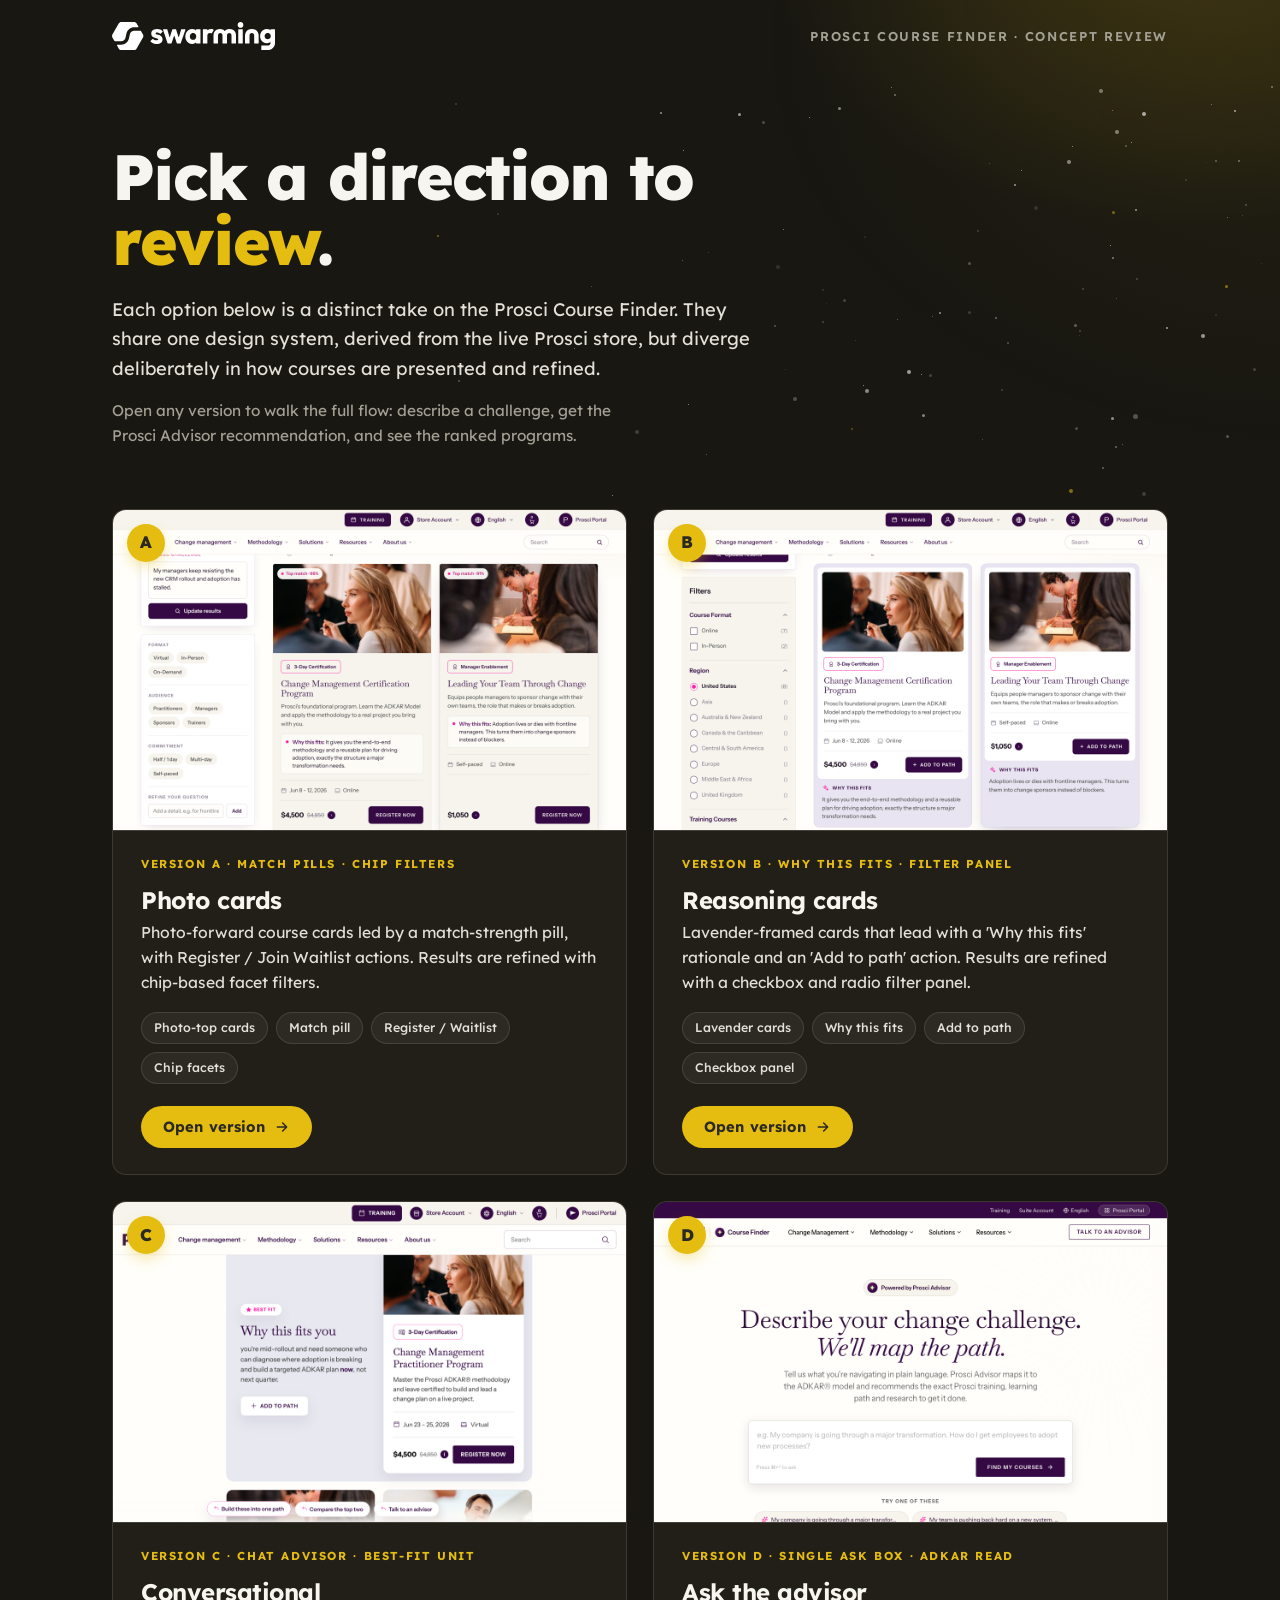
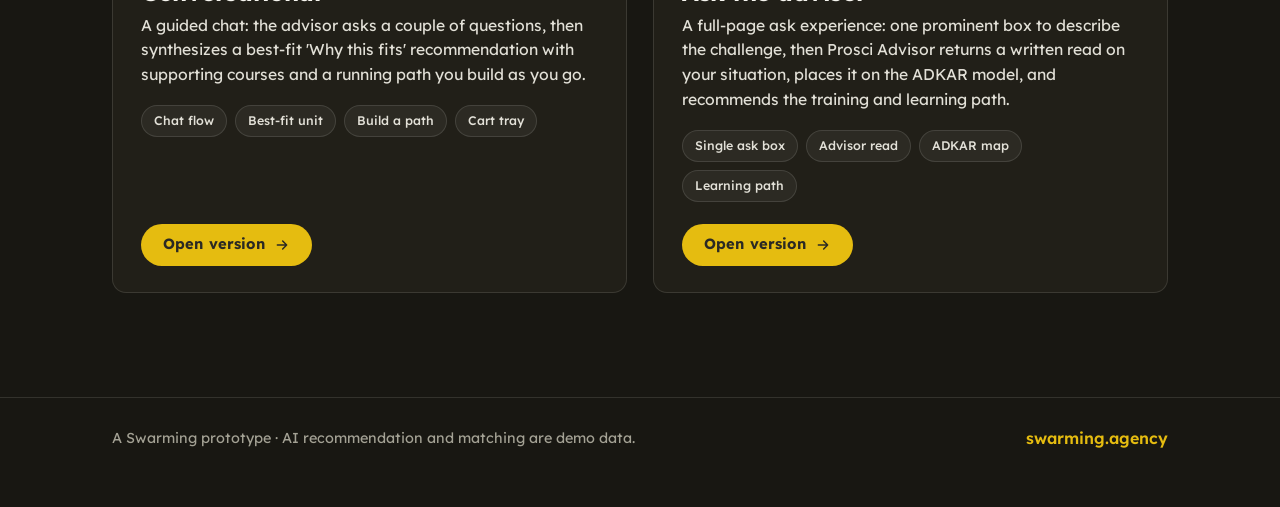
==== commit 7e0bf862: "Use official Swarming logo on the hub; drop eyebrow and source link - Replace the recreated wordmark" ====
--- a/index.html
+++ b/index.html
@@ -5,6 +5,7 @@
 <meta name="viewport" content="width=device-width, initial-scale=1.0" />
 <title>Prosci Course Finder · Swarming</title>
 <meta name="description" content="Concept directions for the Prosci Course Finder, built by Swarming. One shared design system, several distinct designs." />
+<link rel="icon" type="image/svg+xml" href="assets/swarming-icon.svg" />
 <link rel="preconnect" href="https://fonts.googleapis.com" />
 <link rel="preconnect" href="https://fonts.gstatic.com" crossorigin />
 <link href="https://fonts.googleapis.com/css2?family=Lexend:wght@300;400;500;600;700;800&display=swap" rel="stylesheet" />
@@ -55,9 +56,8 @@
   /* Masthead */
   .top { padding: 22px 0; position: relative; z-index: 2; }
   .top .wrap { display: flex; align-items: center; justify-content: space-between; gap: 16px; }
-  .brand { display: inline-flex; align-items: center; gap: 11px; }
-  .brand svg { width: 26px; height: 26px; display: block; }
-  .logo { font-family: var(--sans); font-weight: 700; font-size: 1.45rem; letter-spacing: -0.03em; color: var(--cream); }
+  .brand { display: inline-flex; align-items: center; }
+  .brand-logo { height: 28px; width: auto; display: block; }
   .top .tag { font-size: 0.8rem; font-weight: 600; letter-spacing: 0.13em; text-transform: uppercase; color: var(--muted); }
 
   /* Hero */
@@ -69,12 +69,6 @@
   }
   @keyframes drift { from { transform: translate3d(0, 0, 0); } to { transform: translate3d(-6px, -9px, 0); } }
 
-  .eyebrow {
-    display: inline-flex; align-items: center; gap: 9px;
-    font-size: 0.74rem; font-weight: 700; letter-spacing: 0.18em; text-transform: uppercase;
-    color: var(--yellow); margin-bottom: 22px;
-  }
-  .eyebrow svg { width: 20px; height: 20px; }
   .hero h1 {
     font-family: var(--sans); font-weight: 800; color: var(--cream);
     font-size: clamp(2.5rem, 5.4vw, 4rem); line-height: 1.02; letter-spacing: -0.03em;
@@ -150,17 +144,9 @@
 
 <header class="top">
   <div class="wrap">
-    <span class="brand">
-      <svg viewBox="0 0 28 28" aria-hidden="true">
-        <circle cx="9" cy="11" r="3.1" fill="#e5bc10"/>
-        <circle cx="18" cy="7.5" r="2.1" fill="#f6f5ef" opacity="0.85"/>
-        <circle cx="20.5" cy="15" r="2.6" fill="#e5bc10"/>
-        <circle cx="13.5" cy="17.5" r="1.7" fill="#f6f5ef" opacity="0.7"/>
-        <circle cx="23.5" cy="9.5" r="1.3" fill="#e5bc10" opacity="0.8"/>
-        <circle cx="6.5" cy="19" r="1.5" fill="#f6f5ef" opacity="0.6"/>
-      </svg>
-      <span class="logo">swarming</span>
-    </span>
+    <a class="brand" href="https://swarming.agency" rel="noopener">
+      <img class="brand-logo" src="assets/swarming-logo-white.svg" alt="Swarming" width="170" height="29" />
+    </a>
     <span class="tag">Prosci Course Finder &middot; Concept Review</span>
   </div>
 </header>
@@ -168,15 +154,6 @@
 <section class="hero">
   <div class="swarm" id="swarm" aria-hidden="true"></div>
   <div class="wrap">
-    <span class="eyebrow">
-      <svg viewBox="0 0 24 24" aria-hidden="true">
-        <circle cx="7" cy="9" r="2.4" fill="currentColor"/>
-        <circle cx="15.5" cy="6" r="1.8" fill="currentColor" opacity="0.7"/>
-        <circle cx="13" cy="15" r="3" fill="currentColor"/>
-        <circle cx="19.5" cy="13" r="1.5" fill="currentColor" opacity="0.6"/>
-      </svg>
-      See what the buzz is about
-    </span>
     <h1>Pick a direction to <em>review</em>.</h1>
     <p>Each option below is a distinct take on the Prosci Course Finder. They share one design system, derived from the live Prosci store, but diverge deliberately in how courses are presented and refined.</p>
     <p class="note">Open any version to walk the full flow: describe a challenge, get the Prosci Advisor recommendation, and see the ranked programs.</p>
@@ -194,7 +171,6 @@
     <p>A Swarming prototype &middot; AI recommendation and matching are demo data.</p>
     <span class="links">
       <a href="https://swarming.agency" rel="noopener">swarming.agency</a>
-      <a href="https://github.com/briansteinseifer/prosci" rel="noopener">View source</a>
     </span>
   </div>
 </footer>
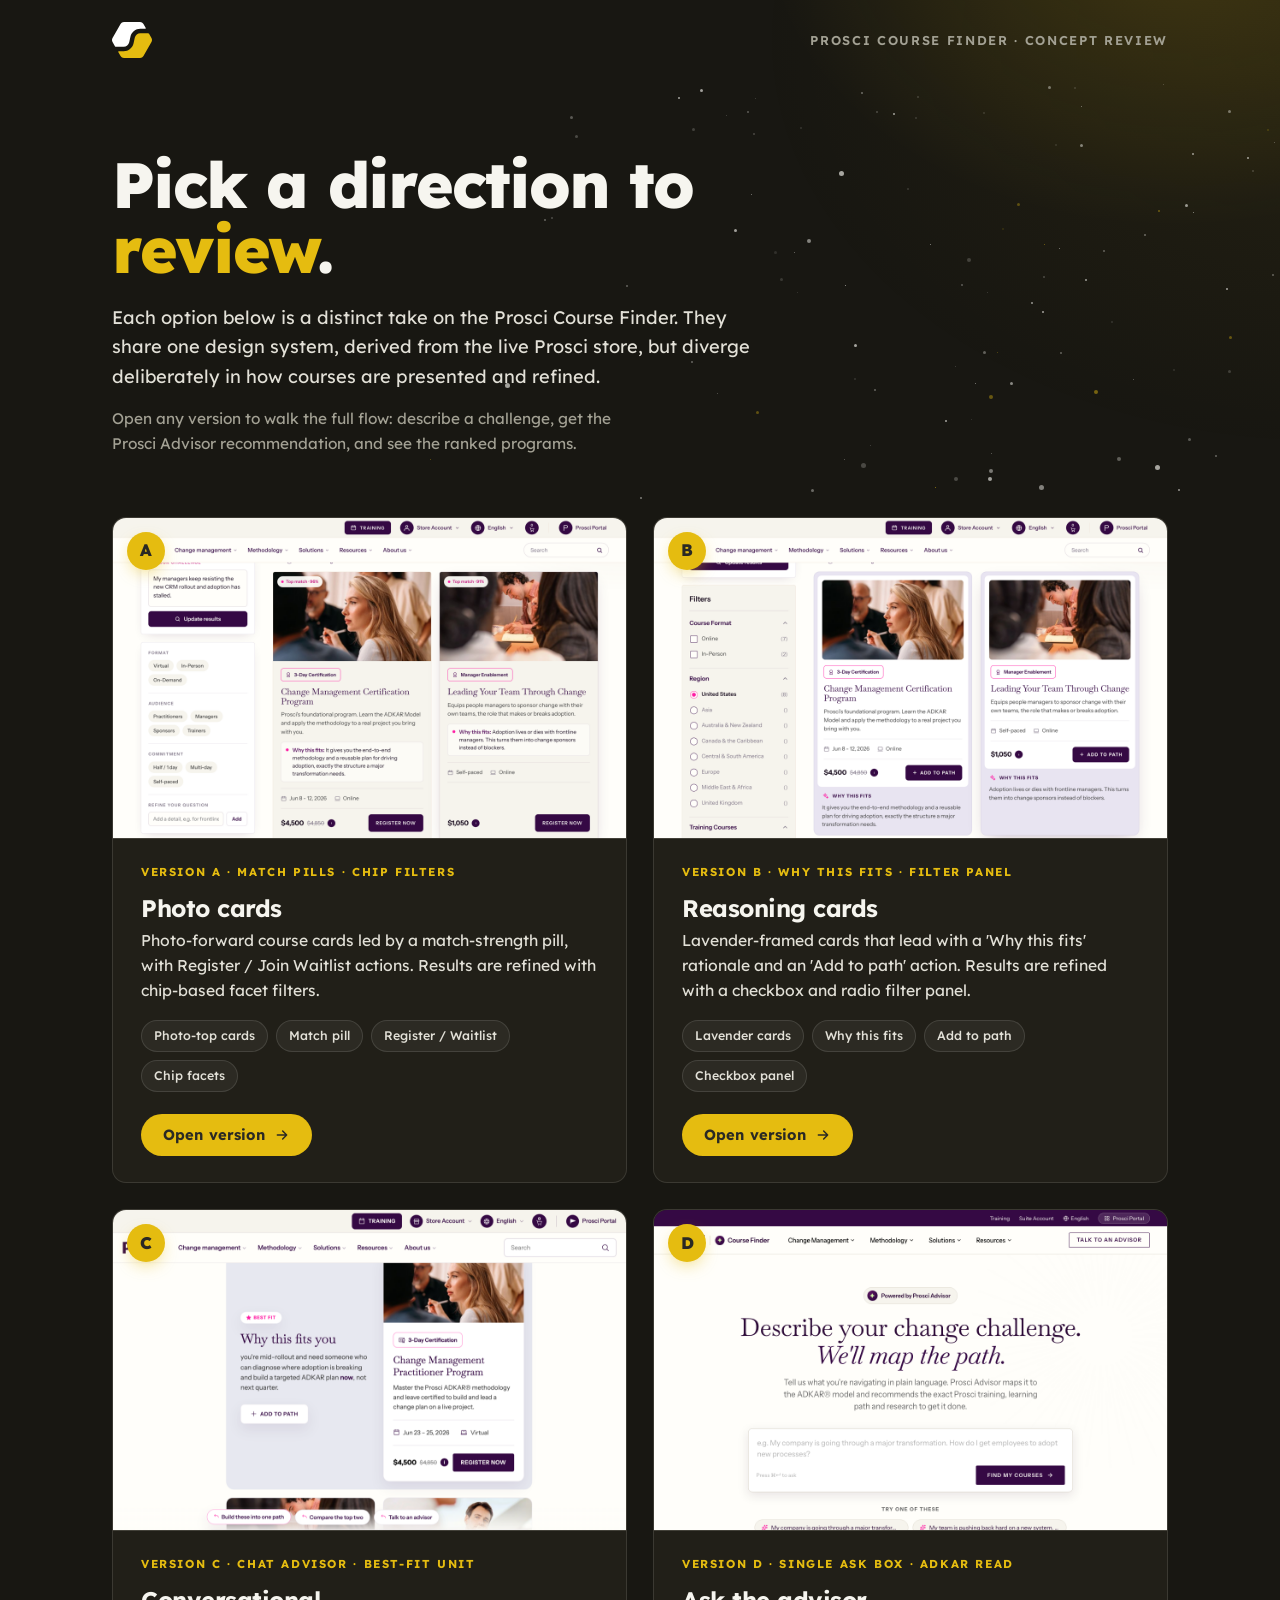
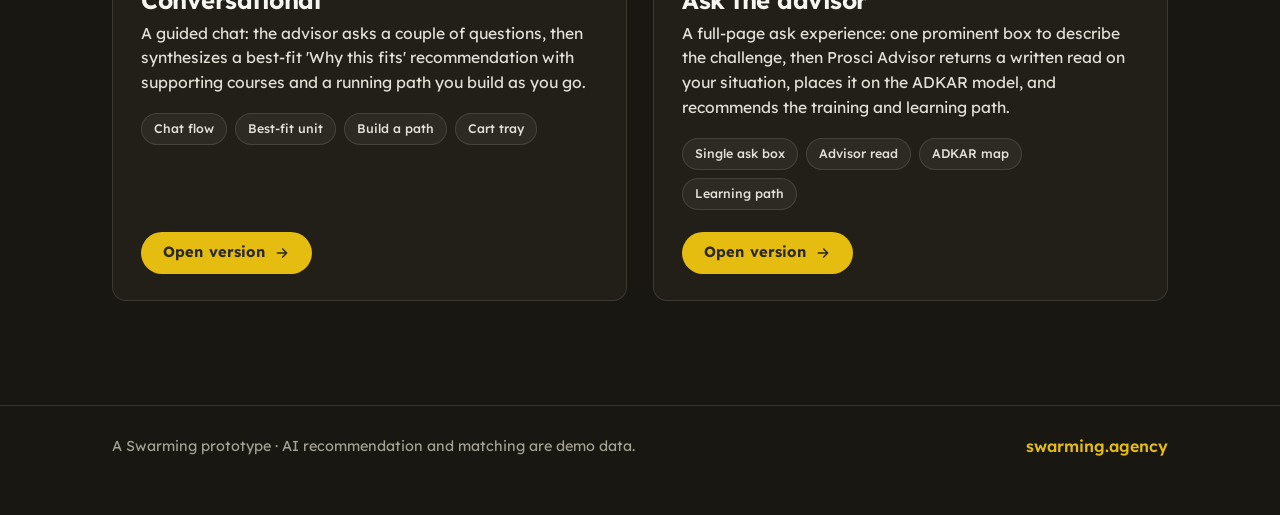
==== commit 16ec1a2b: "Swap hub masthead to the 2-color reversed Swarming icon Replace the white wordmark lockup with the o" ====
--- a/index.html
+++ b/index.html
@@ -57,7 +57,7 @@
   .top { padding: 22px 0; position: relative; z-index: 2; }
   .top .wrap { display: flex; align-items: center; justify-content: space-between; gap: 16px; }
   .brand { display: inline-flex; align-items: center; }
-  .brand-logo { height: 28px; width: auto; display: block; }
+  .brand-logo { height: 36px; width: auto; display: block; }
   .top .tag { font-size: 0.8rem; font-weight: 600; letter-spacing: 0.13em; text-transform: uppercase; color: var(--muted); }
 
   /* Hero */
@@ -145,7 +145,7 @@
 <header class="top">
   <div class="wrap">
     <a class="brand" href="https://swarming.agency" rel="noopener">
-      <img class="brand-logo" src="assets/swarming-logo-white.svg" alt="Swarming" width="170" height="29" />
+      <img class="brand-logo" src="assets/swarming-icon-2color.svg" alt="Swarming" width="40" height="36" />
     </a>
     <span class="tag">Prosci Course Finder &middot; Concept Review</span>
   </div>
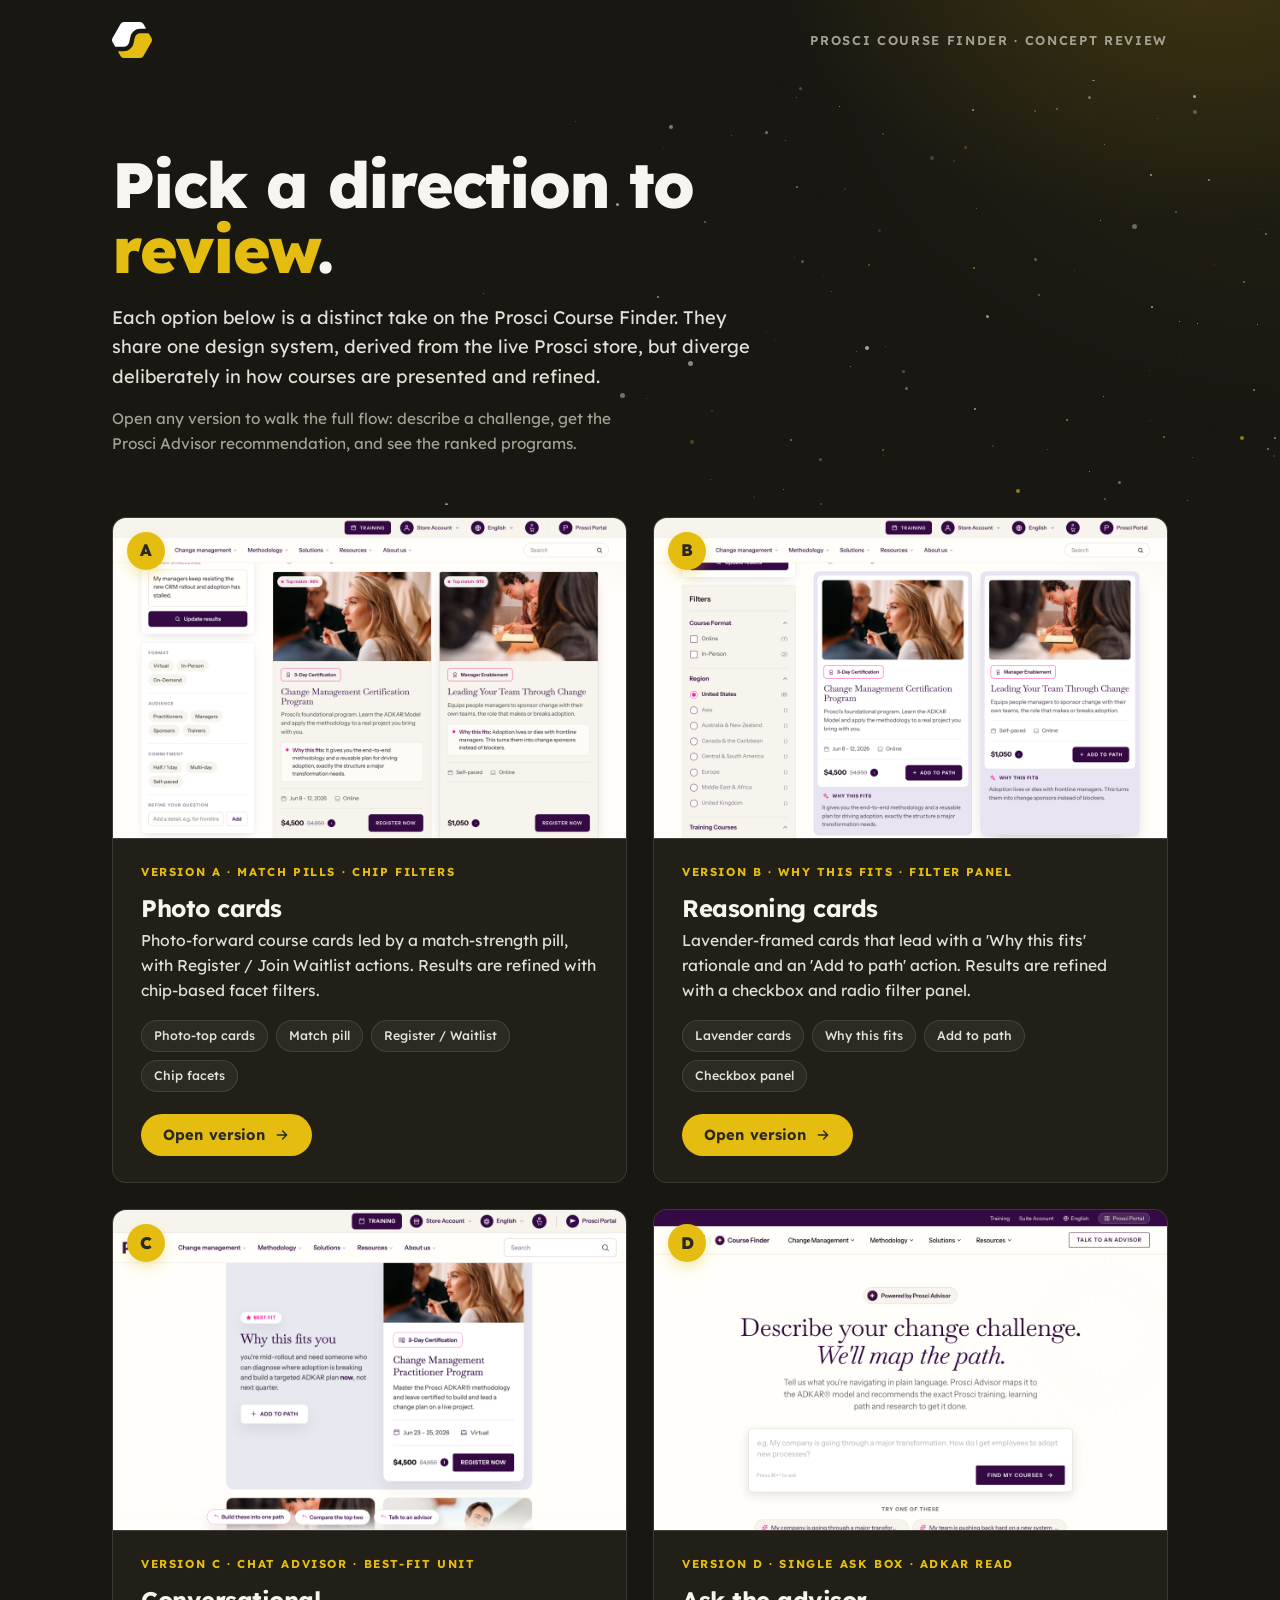
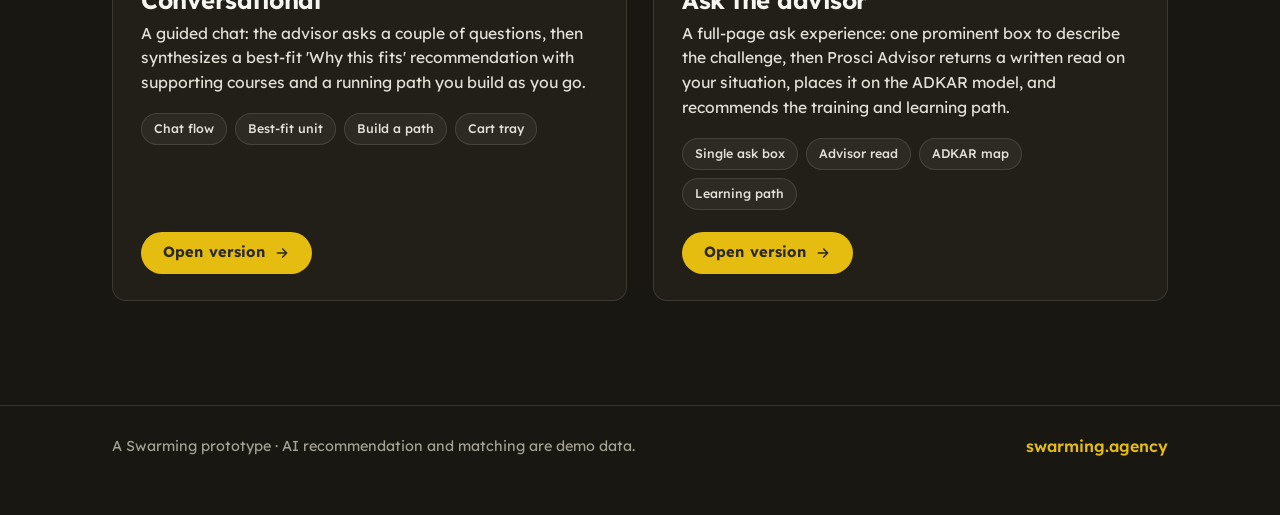
==== commit ac50f6a0: "Make hub cards fully clickable and fix version-d link - Wrap each hub card in a single <a> so the wh" ====
--- a/index.html
+++ b/index.html
@@ -82,13 +82,13 @@
   .versions { padding: 12px 0 clamp(56px, 9vw, 104px); position: relative; z-index: 2; }
   .grid { display: grid; grid-template-columns: repeat(auto-fit, minmax(360px, 1fr)); gap: 26px; }
   .card {
-    position: relative;
+    position: relative; cursor: pointer; text-decoration: none; color: inherit;
     display: flex; flex-direction: column; background: var(--bg-2);
     border: 1px solid var(--line); border-radius: var(--r-card); overflow: hidden;
     transition: transform 0.25s var(--ease), box-shadow 0.25s var(--ease), border-color 0.25s var(--ease);
   }
   .card:hover { transform: translateY(-5px); box-shadow: var(--shadow-lift); border-color: var(--line-2); }
-  .card:focus-within { box-shadow: var(--shadow-ring); }
+  .card:focus-visible { outline: none; box-shadow: var(--shadow-ring); }
   .thumb { position: relative; aspect-ratio: 16 / 10; overflow: hidden; background: var(--bg-3); border-bottom: 1px solid var(--line); }
   .thumb img { width: 100%; height: 100%; object-fit: cover; object-position: top center; display: block; transition: transform 0.4s var(--ease); }
   .card:hover .thumb img { transform: scale(1.03); }
@@ -119,8 +119,6 @@
   .open svg { width: 16px; height: 16px; transition: transform 0.18s var(--ease); }
   .card:hover .open svg { transform: translateX(3px); }
 
-  .stretched { position: absolute; inset: 0; z-index: 1; }
-
   /* Footer */
   .foot { border-top: 1px solid var(--line); padding: 28px 0 56px; position: relative; z-index: 2; }
   .foot .wrap { display: flex; flex-wrap: wrap; align-items: center; justify-content: space-between; gap: 12px; }
@@ -208,7 +206,7 @@
     },
     {
       badge: "D",
-      file: "version-d/",
+      file: "version-d/index.html",
       thumb: "previews/version-d.png",
       title: "Ask the advisor",
       kicker: "Single ask box · ADKAR read",
@@ -225,7 +223,7 @@
   grid.innerHTML = VERSIONS.map(function (v) {
     var chips = v.chips.map(function (c) { return '<span class="chip">' + esc(c) + "</span>"; }).join("");
     return '' +
-      '<article class="card">' +
+      '<a class="card" href="' + esc(v.file) + '" aria-label="Open the ' + esc(v.title) + ' version">' +
         '<div class="thumb">' +
           '<span class="badge" aria-hidden="true">' + esc(v.badge) + "</span>" +
           '<img src="' + esc(v.thumb) + '" alt="Preview of the ' + esc(v.title) + ' version" loading="lazy" />' +
@@ -235,9 +233,9 @@
           "<h2>" + esc(v.title) + "</h2>" +
           "<p>" + esc(v.desc) + "</p>" +
           '<div class="chips">' + chips + "</div>" +
-          '<a class="open" href="' + esc(v.file) + '"><span class="stretched" aria-label="Open the ' + esc(v.title) + ' version"></span>Open version ' + arrow + "</a>" +
+          '<span class="open">Open version ' + arrow + "</span>" +
         "</div>" +
-      "</article>";
+      "</a>";
   }).join("");
 
   /* Swarm particle field: a scattered cluster that thins to the left, echoing the
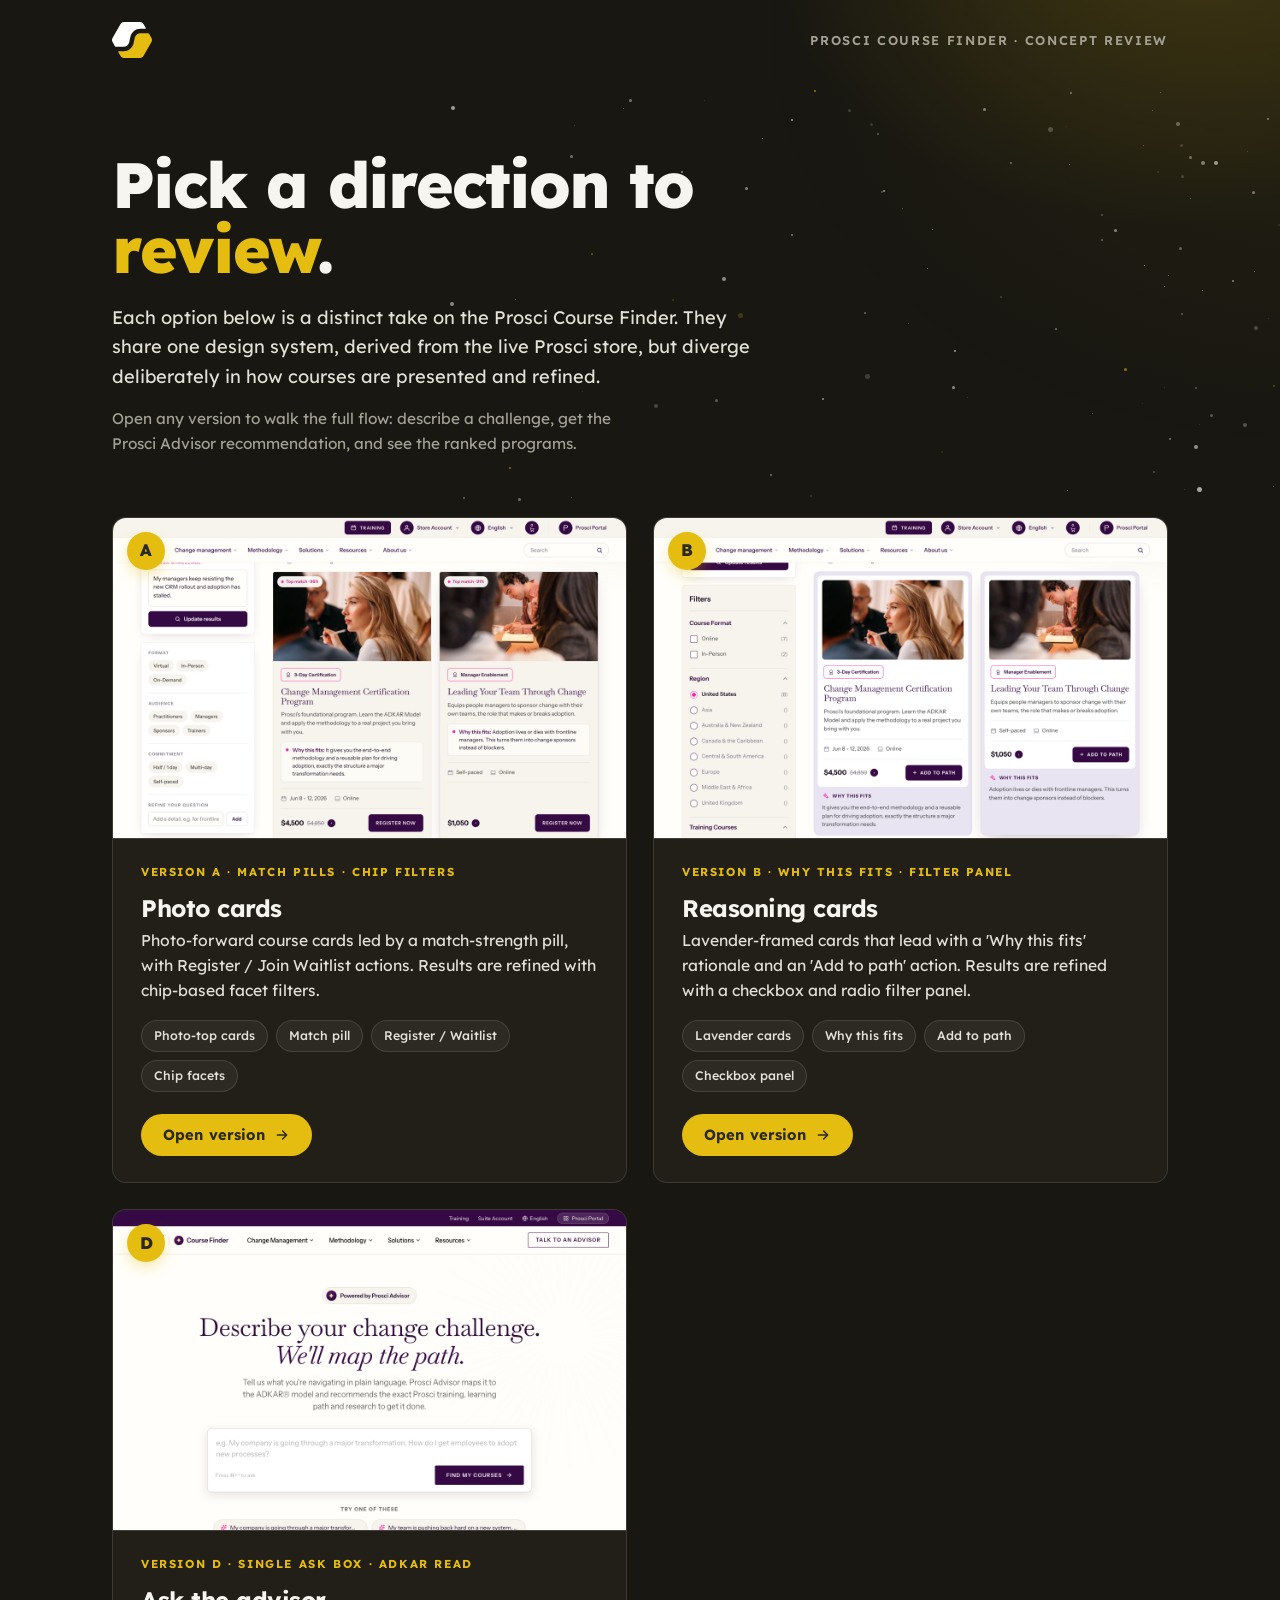
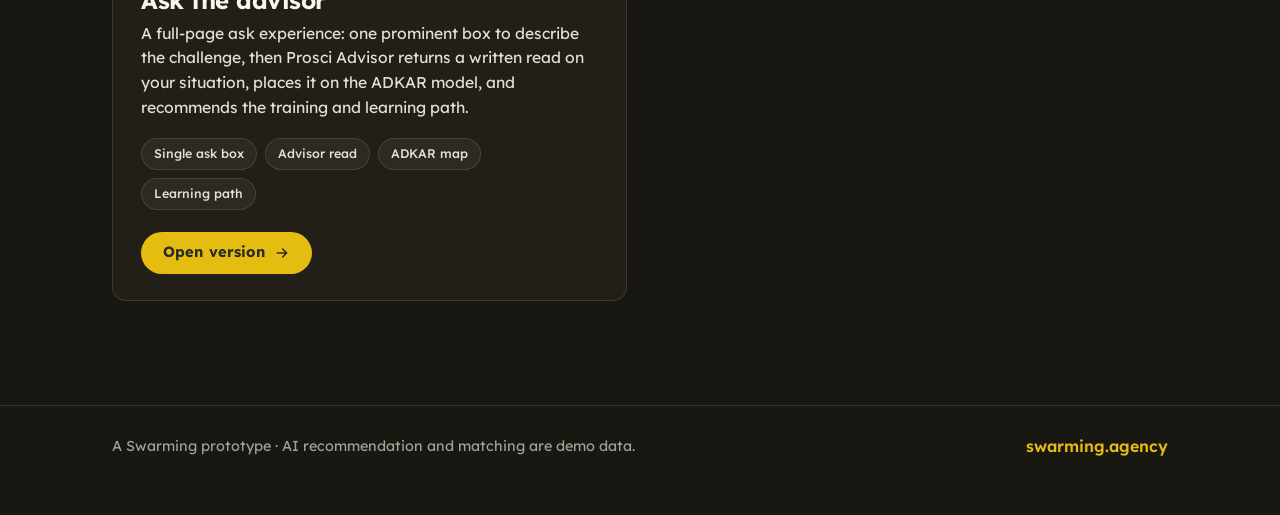
==== commit c2011e94: "Remove Version C (Conversational) from the hub Co-Authored-By: Claude Opus 4.8 (1M context) <noreply" ====
--- a/index.html
+++ b/index.html
@@ -196,15 +196,6 @@
       chips: ["Lavender cards", "Why this fits", "Add to path", "Checkbox panel"]
     },
     {
-      badge: "C",
-      file: "version-c.html",
-      thumb: "previews/version-c.png",
-      title: "Conversational",
-      kicker: "Chat advisor · best-fit unit",
-      desc: "A guided chat: the advisor asks a couple of questions, then synthesizes a best-fit 'Why this fits' recommendation with supporting courses and a running path you build as you go.",
-      chips: ["Chat flow", "Best-fit unit", "Build a path", "Cart tray"]
-    },
-    {
       badge: "D",
       file: "version-d/index.html",
       thumb: "previews/version-d.png",
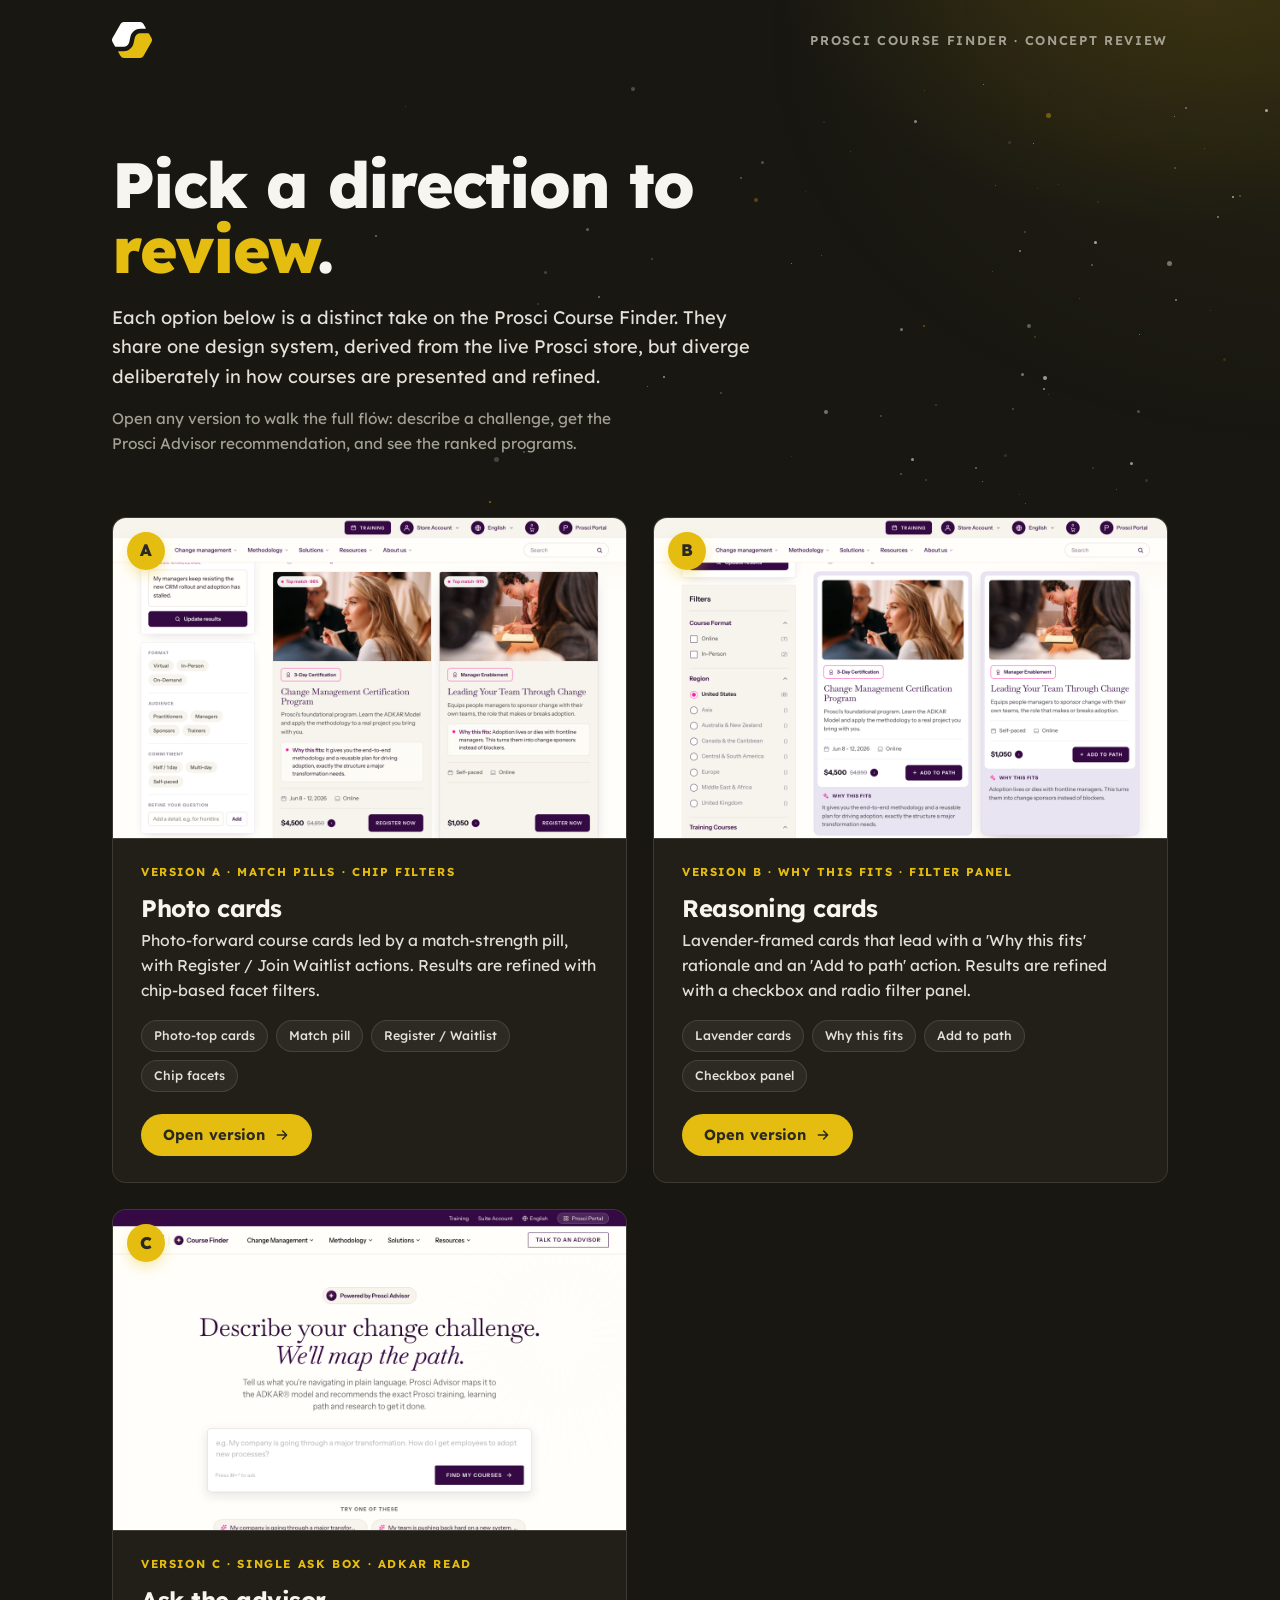
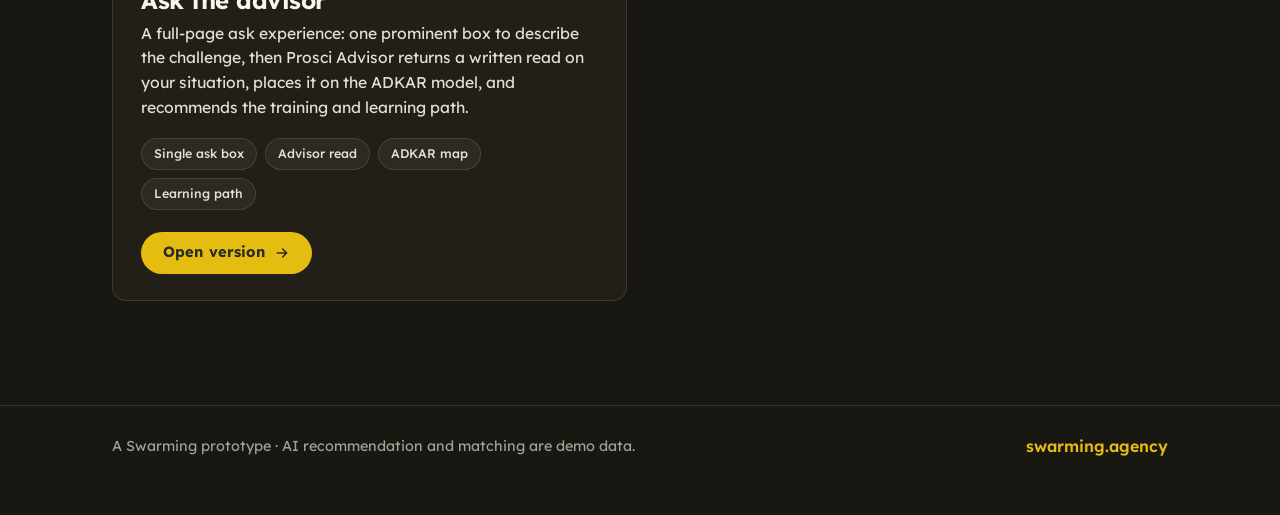
==== commit daf8a76d: "Relabel the Ask the advisor card as Version C Co-Authored-By: Claude Opus 4.8 (1M context) <noreply@" ====
--- a/index.html
+++ b/index.html
@@ -196,7 +196,7 @@
       chips: ["Lavender cards", "Why this fits", "Add to path", "Checkbox panel"]
     },
     {
-      badge: "D",
+      badge: "C",
       file: "version-d/index.html",
       thumb: "previews/version-d.png",
       title: "Ask the advisor",
